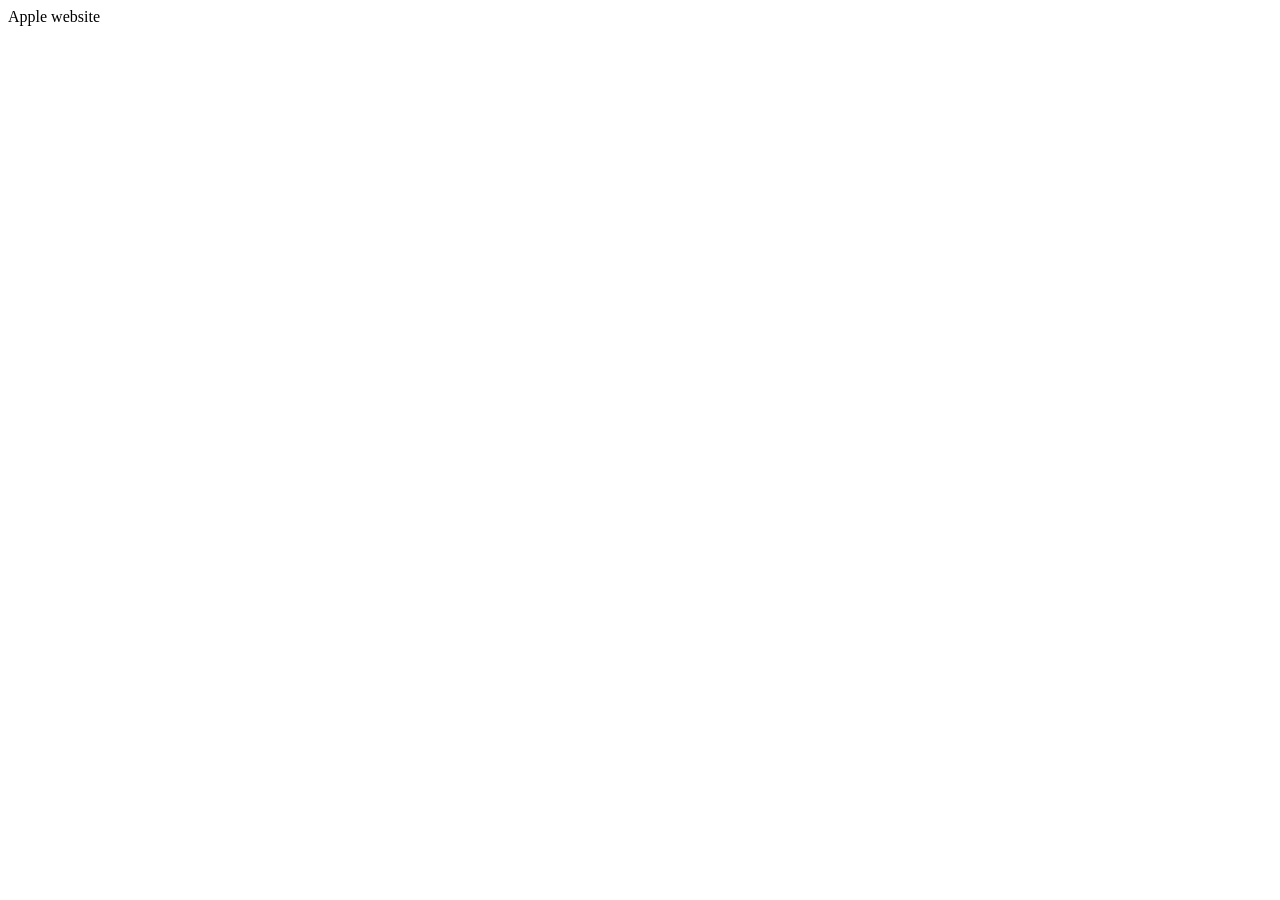
==== index.html @ b82dce33 "done" ====
<!doctype html>
<html lang="en">
  <head>
    <meta charset="UTF-8" />
    <meta name="viewport" content="width=device-width, initial-scale=1.0" />
    <title>Document</title>
  </head>
  <body>
    Apple website
  </body>
</html>
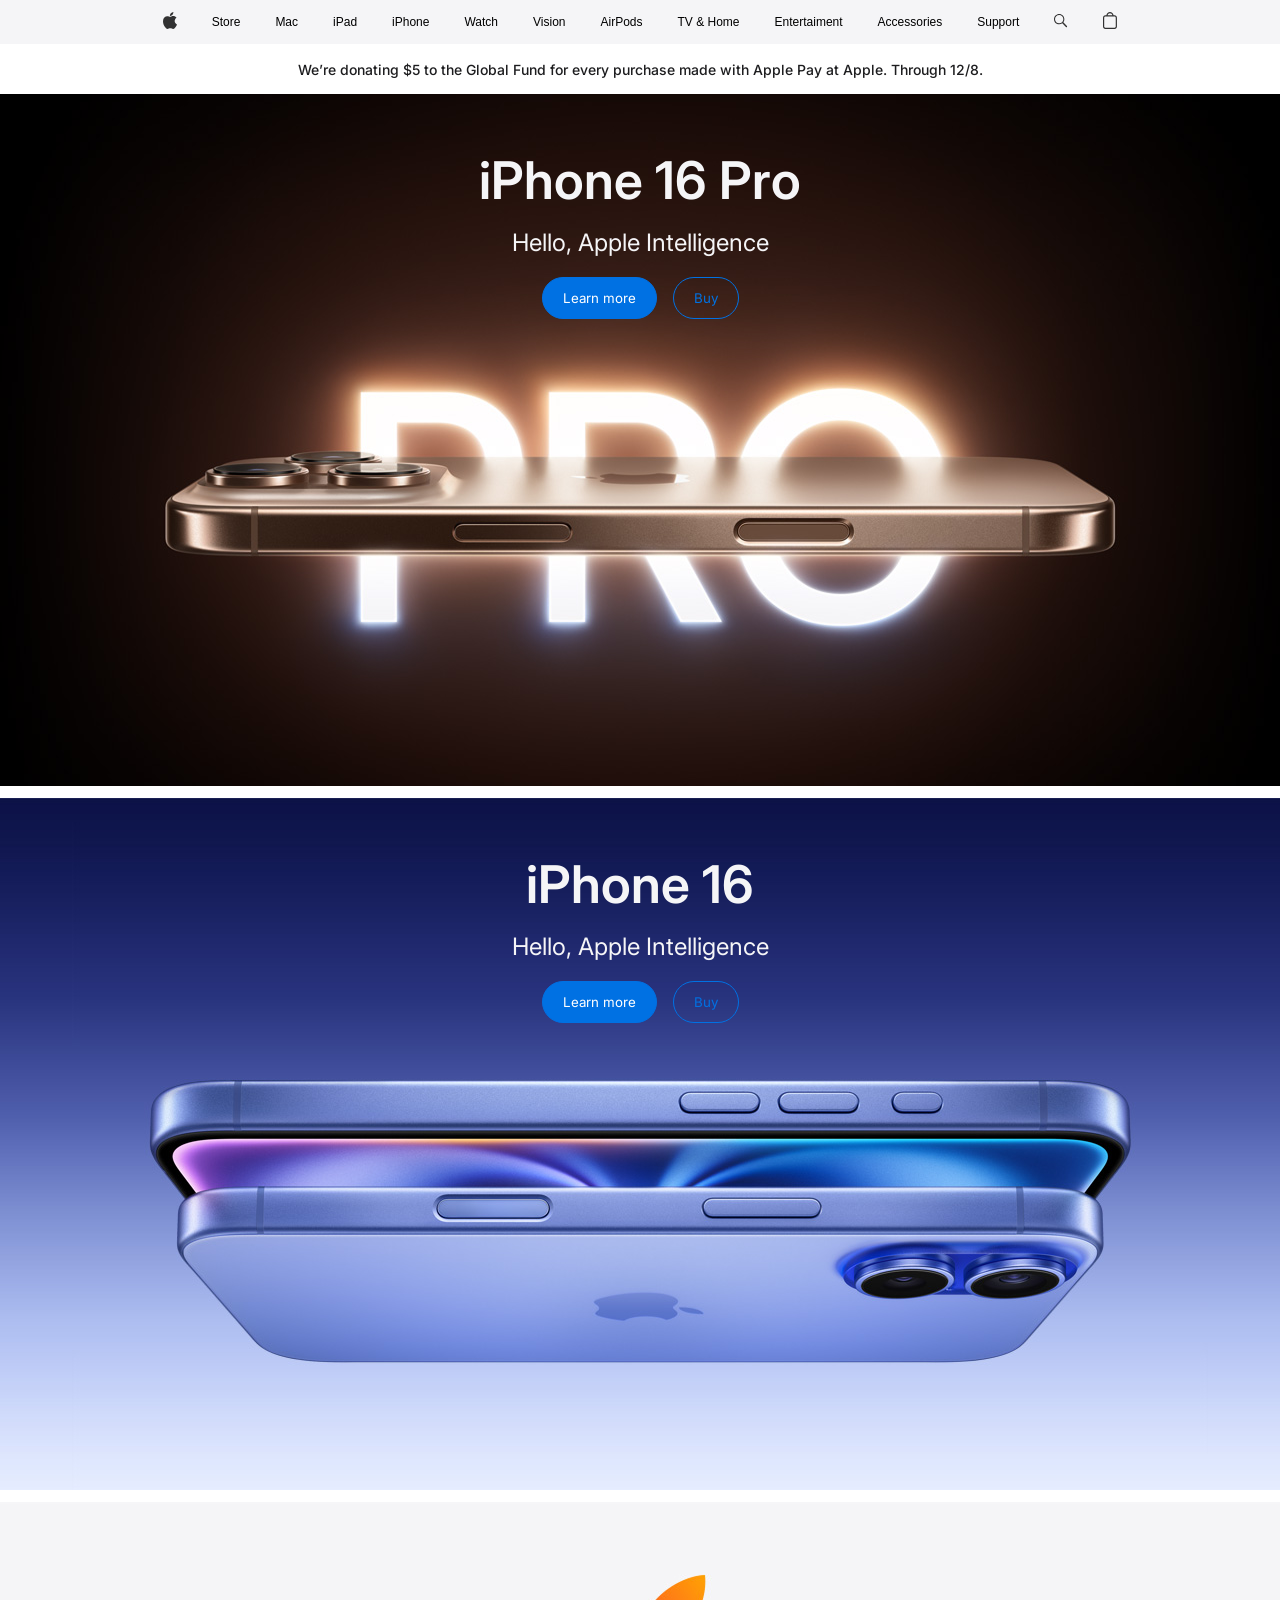
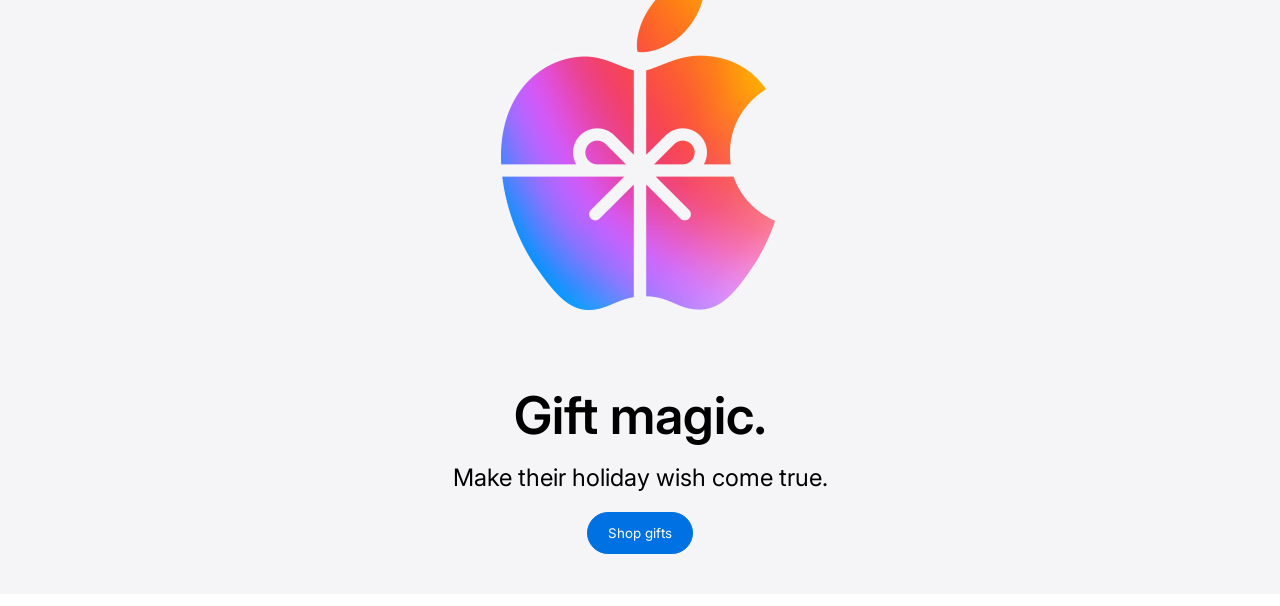
==== commit d6904760: "ehlj bn" ====
--- a/index.html
+++ b/index.html
@@ -4,8 +4,63 @@
     <meta charset="UTF-8" />
     <meta name="viewport" content="width=device-width, initial-scale=1.0" />
     <title>Document</title>
+    <link rel="stylesheet" href="style.css" />
+    <link rel="preconnect" href="https://fonts.googleapis.com" />
+    <link rel="preconnect" href="https://fonts.gstatic.com" crossorigin />
+    <link
+      href="https://fonts.googleapis.com/css2?family=Bebas+Neue&family=Google+Sans+Flex:opsz,wght@6..144,1..1000&family=Inter:ital,opsz,wght@0,14..32,100..900;1,14..32,100..900&display=swap"
+      rel="stylesheet"
+    />
   </head>
   <body>
-    Apple website
+    <nav class="center">
+      <a href=""><img src="nav-icon/Vector.svg" alt="" /></a>
+      <a href="">Store</a>
+      <a href="">Mac</a>
+      <a href="">iPad</a>
+      <a href="">iPhone</a>
+      <a href="">Watch</a>
+      <a href="">Vision</a>
+      <a href="">AirPods</a>
+      <a href="">TV & Home</a>
+      <a href="">Entertaiment</a>
+      <a href="">Accessories</a>
+      <a href="">Support</a>
+      <a href=""><img src="nav-icon/Vector-2.svg" alt="" /></a>
+      <a href=""><img src="nav-icon/Vector-3.svg" alt="" /></a>
+    </nav>
+
+    <div class="donation center">
+      We’re donating $5 to the Global Fund for every purchase made with
+      Apple Pay at Apple. Through 12/8.
+    </div>
+
+    <div id="iphone16pro" class="main">
+      <h2 class="title">iPhone 16 Pro</h2>
+      <p class="subtitle">Hello, Apple Intelligence</p>
+      <div class="buttons">
+        <a href=""> <button class="button one">Learn more</button> </a>
+        <a href=""> <button class="button two">Buy</button> </a>
+      </div>
+    </div>
+
+    <div id="iphone16" class="main">
+      <h2 class="title">iPhone 16</h2>
+      <p class="subtitle">Hello, Apple Intelligence</p>
+      <div class="buttons">
+        <a href=""> <button class="button one">Learn more</button> </a>
+        <a href=""> <button class="button two">Buy</button> </a>
+      </div>
+    </div>
+
+    <div id="gift" class="main">
+      <h2 class="title">Gift magic.</h2>
+      <p class="subtitle">Make their holiday wish come true.</p>
+      <div class="buttons">
+        <a href="">
+          <button class="button one">Shop gifts</button>
+        </a>
+      </div>
+    </div>
   </body>
 </html>
--- a/style.css
+++ b/style.css
@@ -0,0 +1,125 @@
+* {
+  margin: 0;
+  padding: 0;
+  box-sizing: border-box;
+  font-family: "Inter", serif;
+}
+
+body {
+  display: flex;
+  flex-direction: column;
+}
+
+.center {
+  display: flex;
+  align-items: center;
+  justify-content: center;
+}
+
+nav {
+  position: fixed;
+  width: 100vw;
+  height: 44px;
+  background-color: #f5f5f7;
+  gap: 35px;
+}
+
+nav a {
+  text-decoration: none;
+  color: black;
+  font-size: 12px;
+  font-family: Arial;
+  text-wrap: nowrap;
+}
+
+nav img {
+  width: 14px;
+}
+
+.donation {
+  margin-top: 44px;
+  width: 100vw;
+  height: 50px;
+  font-size: 14px;
+  color: #1d1d1f;
+  font-weight: 500;
+  /* background-color: yellowgreen; */
+}
+
+.main {
+  width: 100vw;
+  height: 692px;
+  background-position: center;
+  display: flex;
+  flex-direction: column;
+  align-items: center;
+  padding: 55px 36px;
+  margin-bottom: 12px;
+}
+
+#iphone16pro {
+  background-image: url(img/Figure.png);
+}
+
+.title {
+  height: 60px;
+  font-size: 52px;
+  color: #f5f5f7;
+  font-weight: 600;
+}
+
+.subtitle {
+  color: #f5f5f7;
+  font-size: 24px;
+  font-weight: 400;
+  line-height: 32px;
+  margin: 18px 20px;
+}
+
+.buttons {
+  display: flex;
+  gap: 16px;
+}
+
+.button {
+  cursor: pointer;
+  padding: 12px 20px;
+  border-radius: 999px;
+  text-decoration: none;
+  border: solid #0071e3 1px;
+}
+
+.one {
+  background-color: #0071e3;
+  color: white;
+}
+
+.two {
+  background-color: transparent;
+  color: #0071e3;
+}
+
+#iphone16 {
+  background-image: url(img/Figure2.png);
+}
+
+#gift {
+  background-image: url(img/Figure3.png);
+  display: flex;
+  justify-content: flex-end;
+  padding: 40px 36px;
+}
+
+#gift h2 {
+  color: black;
+}
+
+#gift p {
+  color: black;
+}
+
+/* #gift button {
+  background-color: #0071e3;
+  color: white;
+  padding: 15px 25px;
+} */
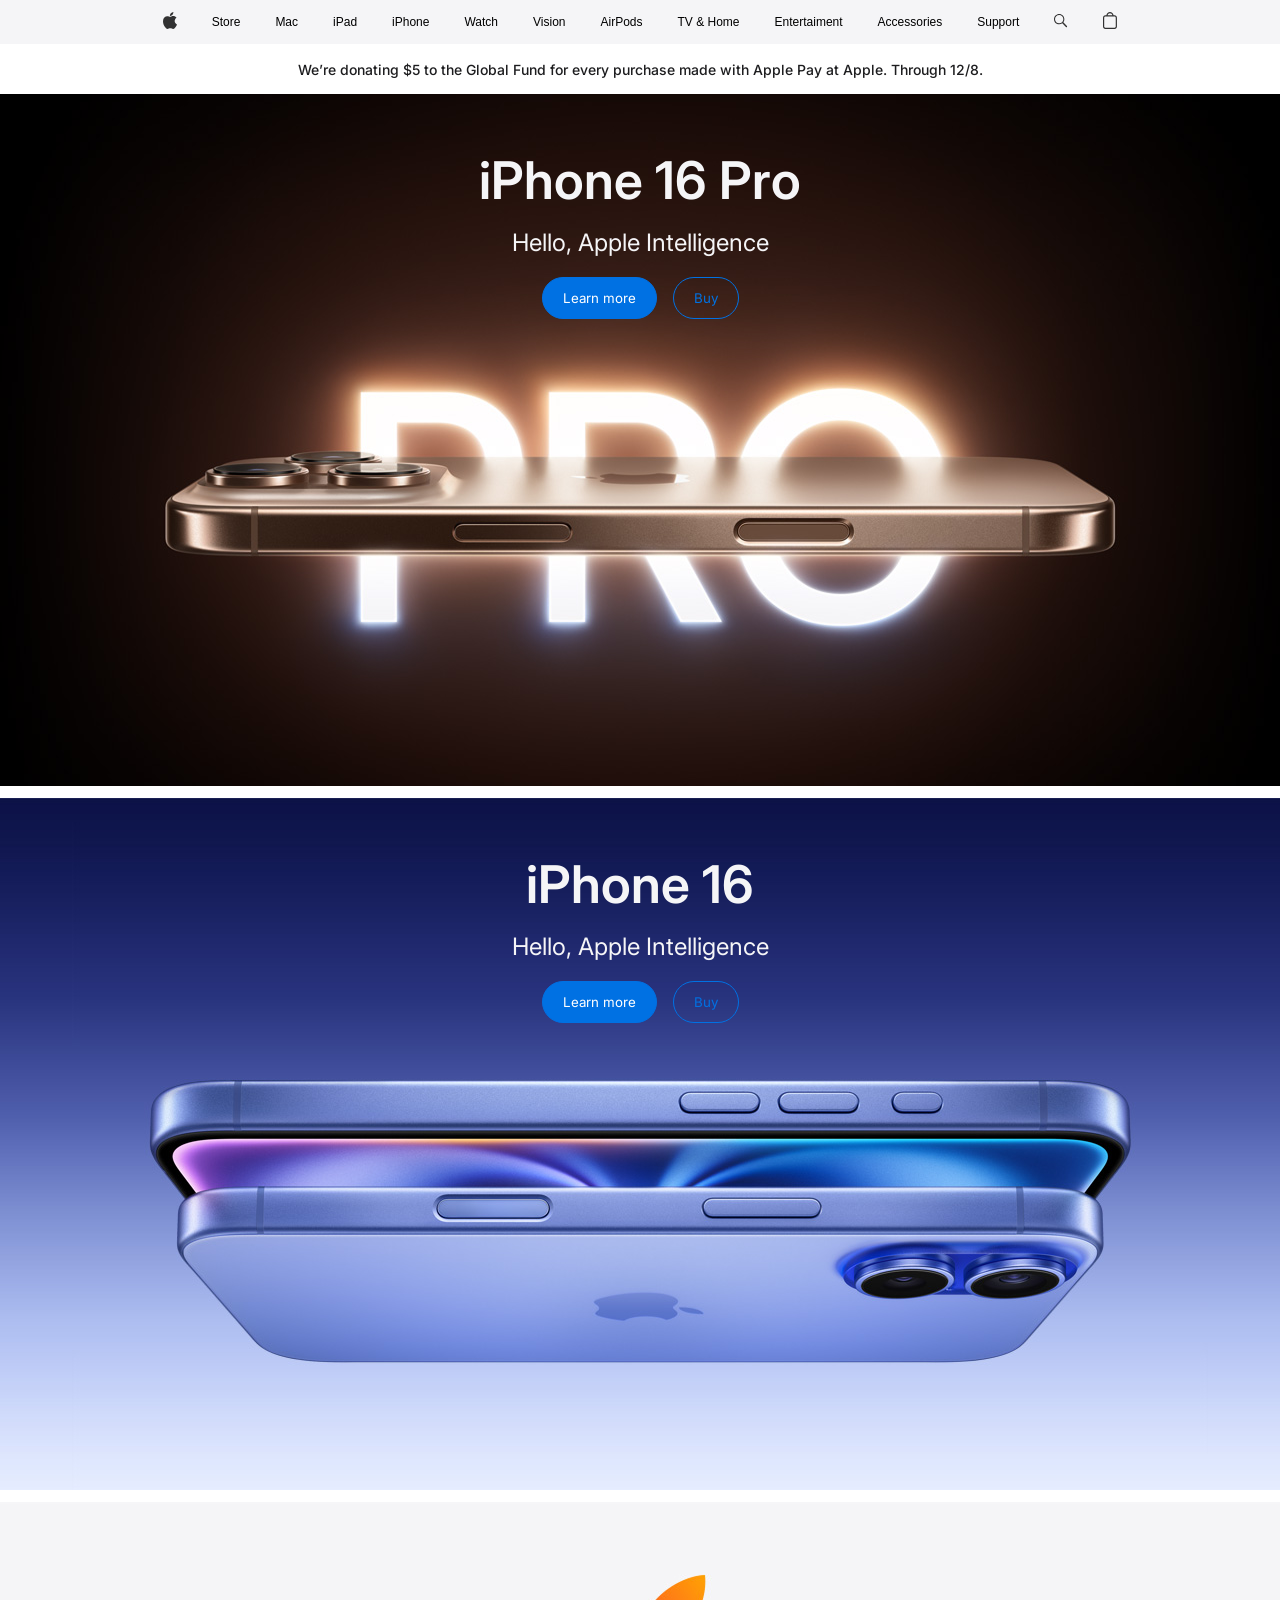
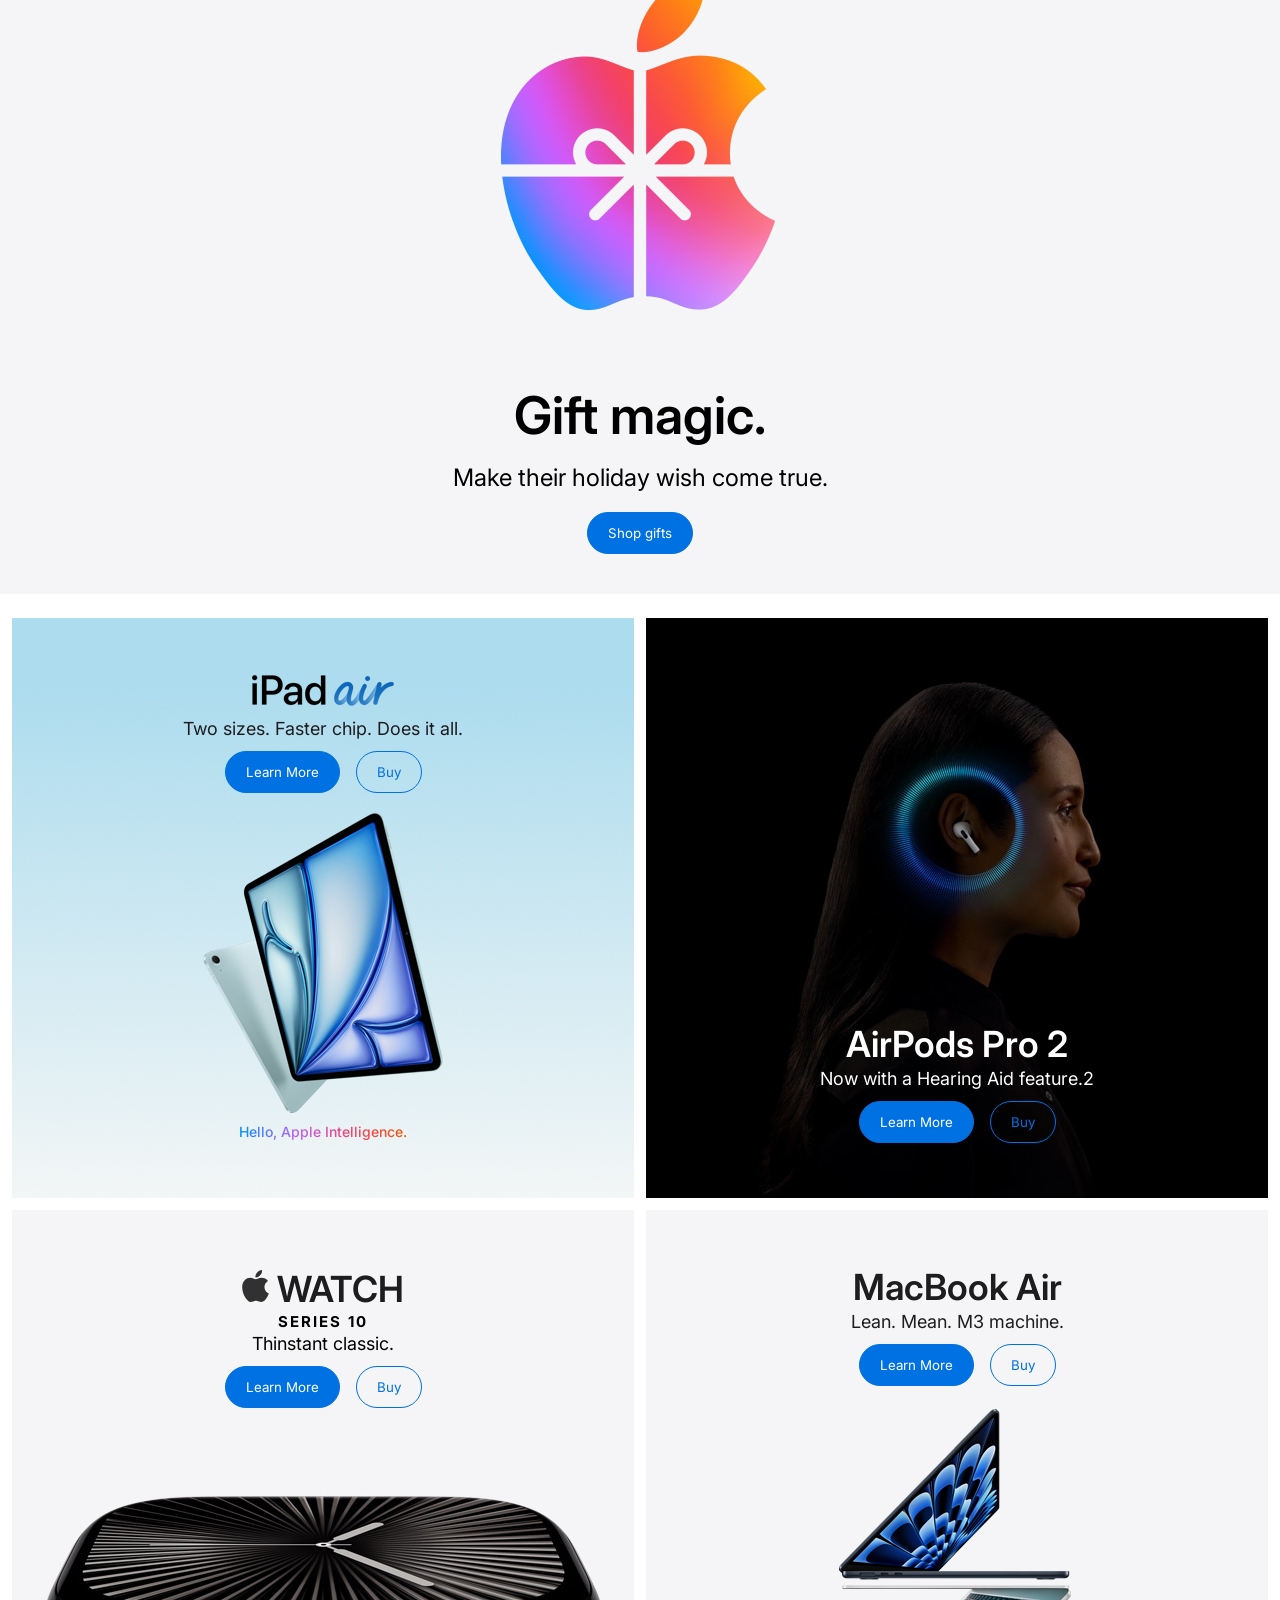
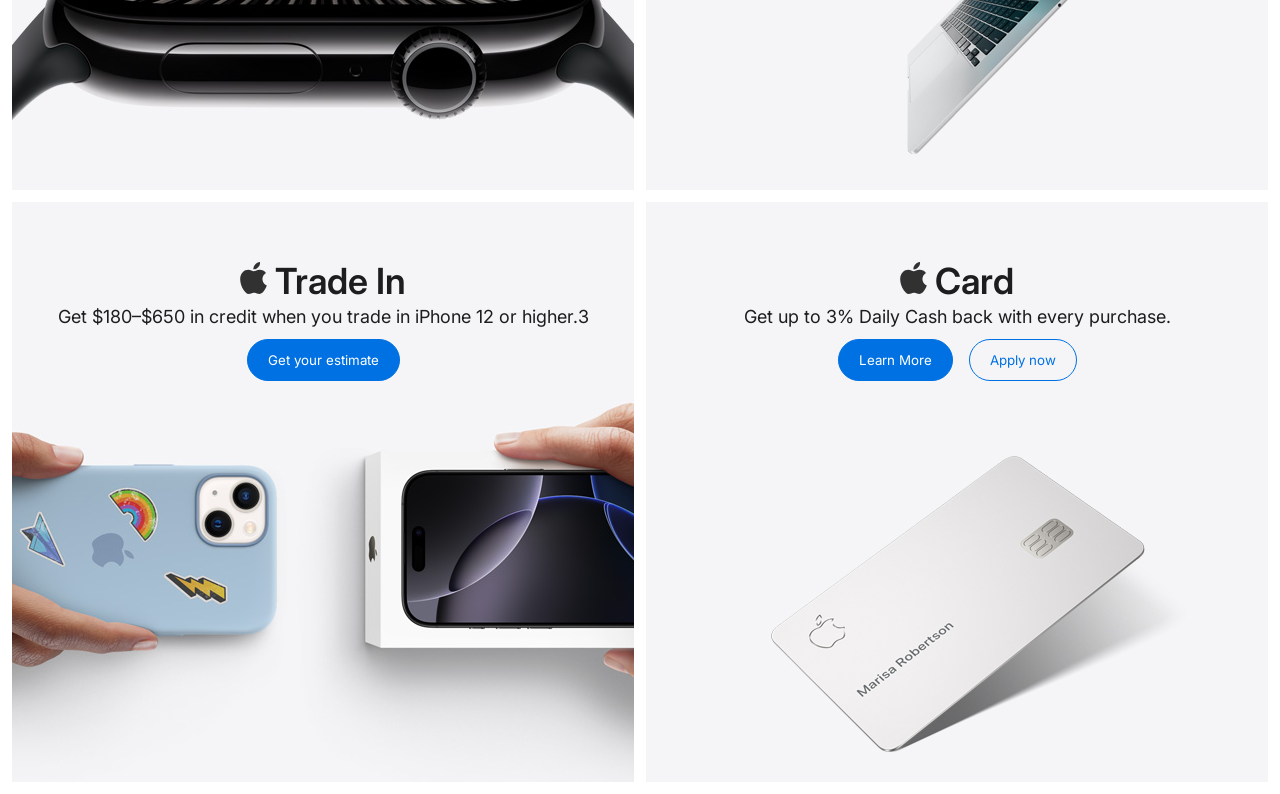
==== commit 3c49dba8: "grid heseg hiisen" ====
--- a/index.html
+++ b/index.html
@@ -35,25 +35,25 @@
       Apple Pay at Apple. Through 12/8.
     </div>
 
-    <div id="iphone16pro" class="main">
+    <main id="iphone16pro">
       <h2 class="title">iPhone 16 Pro</h2>
       <p class="subtitle">Hello, Apple Intelligence</p>
       <div class="buttons">
         <a href=""> <button class="button one">Learn more</button> </a>
         <a href=""> <button class="button two">Buy</button> </a>
       </div>
-    </div>
+    </main>
 
-    <div id="iphone16" class="main">
+    <main id="iphone16">
       <h2 class="title">iPhone 16</h2>
       <p class="subtitle">Hello, Apple Intelligence</p>
       <div class="buttons">
         <a href=""> <button class="button one">Learn more</button> </a>
         <a href=""> <button class="button two">Buy</button> </a>
       </div>
-    </div>
+    </main>
 
-    <div id="gift" class="main">
+    <main id="gift">
       <h2 class="title">Gift magic.</h2>
       <p class="subtitle">Make their holiday wish come true.</p>
       <div class="buttons">
@@ -61,6 +61,91 @@
           <button class="button one">Shop gifts</button>
         </a>
       </div>
+    </main>
+
+    <div class="product-container">
+      <div id="p1" class="product">
+        <div class="product-title-contain">
+          <img src="img/ipadair.png" alt="" />
+        </div>
+
+        <p class="product-subtitle">Two sizes. Faster chip. Does it all.</p>
+
+        <div class="buttons">
+          <a href=""> <button class="button one">Learn More</button> </a>
+          <a href=""> <button class="button two">Buy</button> </a>
+        </div>
+
+        <p class="gradient">Hello, Apple Intelligence.</p>
+      </div>
+
+      <div id="p2" class="product">
+        <h3 class="white">AirPods Pro 2</h3>
+
+        <p class="product-subtitle white">Now with a Hearing Aid feature.2</p>
+
+        <div class="buttons">
+          <a href=""> <button class="button one">Learn More</button> </a>
+          <a href=""> <button class="button two">Buy</button> </a>
+        </div>
+      </div>
+
+      <div id="p3" class="product">
+        <div id="applewatch">
+          <div class="product-title-contain">
+            <img class="applelogo" src="img/apple.svg" alt="" />
+            <h3>WATCH</h3>
+          </div>
+          <p id="watch" class="black">SERIES 10</p>
+        </div>
+
+        <p class="product-subtitle black">Thinstant classic.</p>
+
+        <div class="buttons">
+          <a href=""> <button class="button one">Learn More</button> </a>
+          <a href=""> <button class="button two">Buy</button> </a>
+        </div>
+      </div>
+
+      <div id="p4" class="product">
+        <h3>MacBook Air</h3>
+
+        <p class="product-subtitle">Lean. Mean. M3 machine.</p>
+
+        <div class="buttons">
+          <a href=""> <button class="button one">Learn More</button> </a>
+          <a href=""> <button class="button two">Buy</button> </a>
+        </div>
+      </div>
+
+      <div id="p5" class="product">
+        <div id="applewatch">
+          <div class="product-title-contain">
+            <img class="applelogo" src="img/apple.svg" alt="" />
+            <h3>Trade In</h3>
+          </div>
+        </div>
+
+        <p class="product-subtitle">
+          Get $180–$650 in credit when you trade in iPhone 12 or higher.3
+        </p>
+        <a href=""> <button class="button one">Get your estimate</button> </a>
+      </div>
+      <div id="p6" class="product">
+        <div class="product-title-contain">
+          <img class="applelogo" src="img/apple.svg" alt="" />
+          <h3>Card</h3>
+        </div>
+
+        <p class="product-subtitle">
+          Get up to 3% Daily Cash back with every purchase.
+        </p>
+
+        <div class="buttons">
+          <a href=""> <button class="button one">Learn More</button> </a>
+          <a href=""> <button class="button two">Apply now</button> </a>
+        </div>
+      </div>
     </div>
   </body>
 </html>
--- a/style.css
+++ b/style.css
@@ -8,6 +8,7 @@
 body {
   display: flex;
   flex-direction: column;
+  overflow: scroll;
 }
 
 .center {
@@ -46,7 +47,7 @@
   /* background-color: yellowgreen; */
 }
 
-.main {
+main {
   width: 100vw;
   height: 692px;
   background-position: center;
@@ -118,8 +119,112 @@
   color: black;
 }
 
-/* #gift button {
-  background-color: #0071e3;
+.product-container {
+  gap: 12px;
+  display: grid;
+  margin: 12px;
+  grid-auto-rows: 580px;
+  grid-template-columns: repeat(2, 1fr);
+}
+
+.product {
+  background-position: center;
+  display: flex;
+  flex-direction: column;
+  align-items: center;
+  padding: 55px 36px;
+}
+
+.product-title-contain {
+  display: flex;
+  align-items: center;
+  gap: 8px;
+}
+
+h3 {
+  color: #1d1d1f;
+  text-align: center;
+  font-family: Inter;
+  font-size: 36px;
+  font-style: normal;
+  font-weight: 600;
+  line-height: 44px;
+}
+
+.product-subtitle {
+  color: #1d1d1f;
+  text-align: center;
+  font-size: 18px;
+  font-weight: 400;
+  line-height: 25px;
+  margin-bottom: 10px;
+  margin-top: 0px;
+}
+
+.applelogo {
+  width: 26.353px;
+  height: 32px;
+  margin-top: 5px;
+}
+
+#watch {
+  color: #000;
+  text-align: center;
+  font-size: 15px;
+  font-weight: 700;
+  letter-spacing: 2px;
+}
+
+.white {
   color: white;
-  padding: 15px 25px;
-} */
+}
+
+.black {
+  color: black;
+}
+
+.product-container #p1 {
+  background-image: url(img/jpg/product1.jpg);
+}
+
+.product-container #p2 {
+  background-image: url(img/jpg/product2.jpg);
+  justify-content: end;
+}
+
+.product-title-contain img {
+  margin-bottom: 10px;
+}
+
+.product-container #p3 {
+  background-image: url(img/jpg/product3.jpg);
+}
+
+.product-container #p4 {
+  background-image: url(img/jpg/product4.jpg);
+}
+
+.product-container #p5 {
+  background-image: url(img/jpg/product5.jpg);
+}
+
+.product-container #p6 {
+  background-image: url(img/jpg/product6.jpg);
+}
+
+.gradient {
+  padding-top: 330px;
+  text-align: center;
+  font-size: 14px;
+  font-weight: 500;
+  background: linear-gradient(
+    90deg,
+    #0090f7 0%,
+    #ba62fc 33.33%,
+    #f2416b 66.67%,
+    #f55600 100%
+  );
+  background-clip: text;
+  -webkit-background-clip: text;
+  -webkit-text-fill-color: transparent;
+}
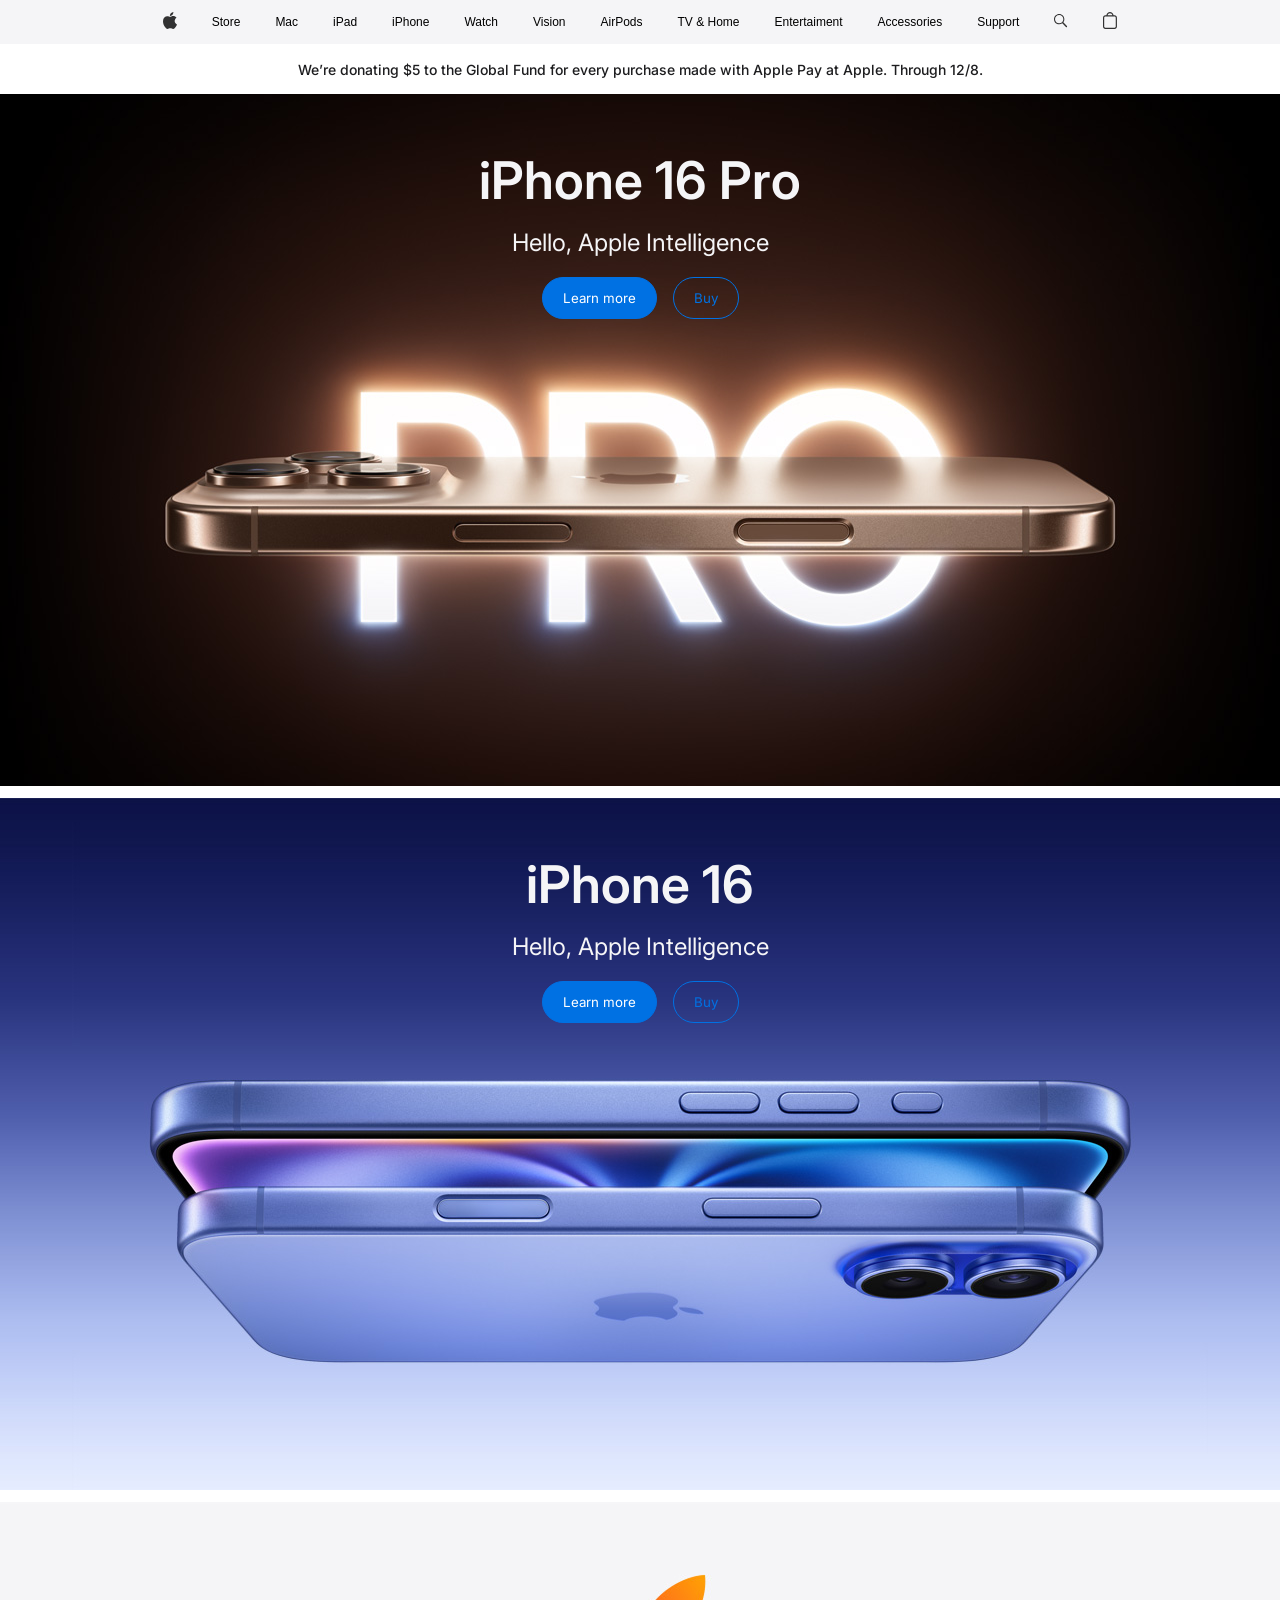
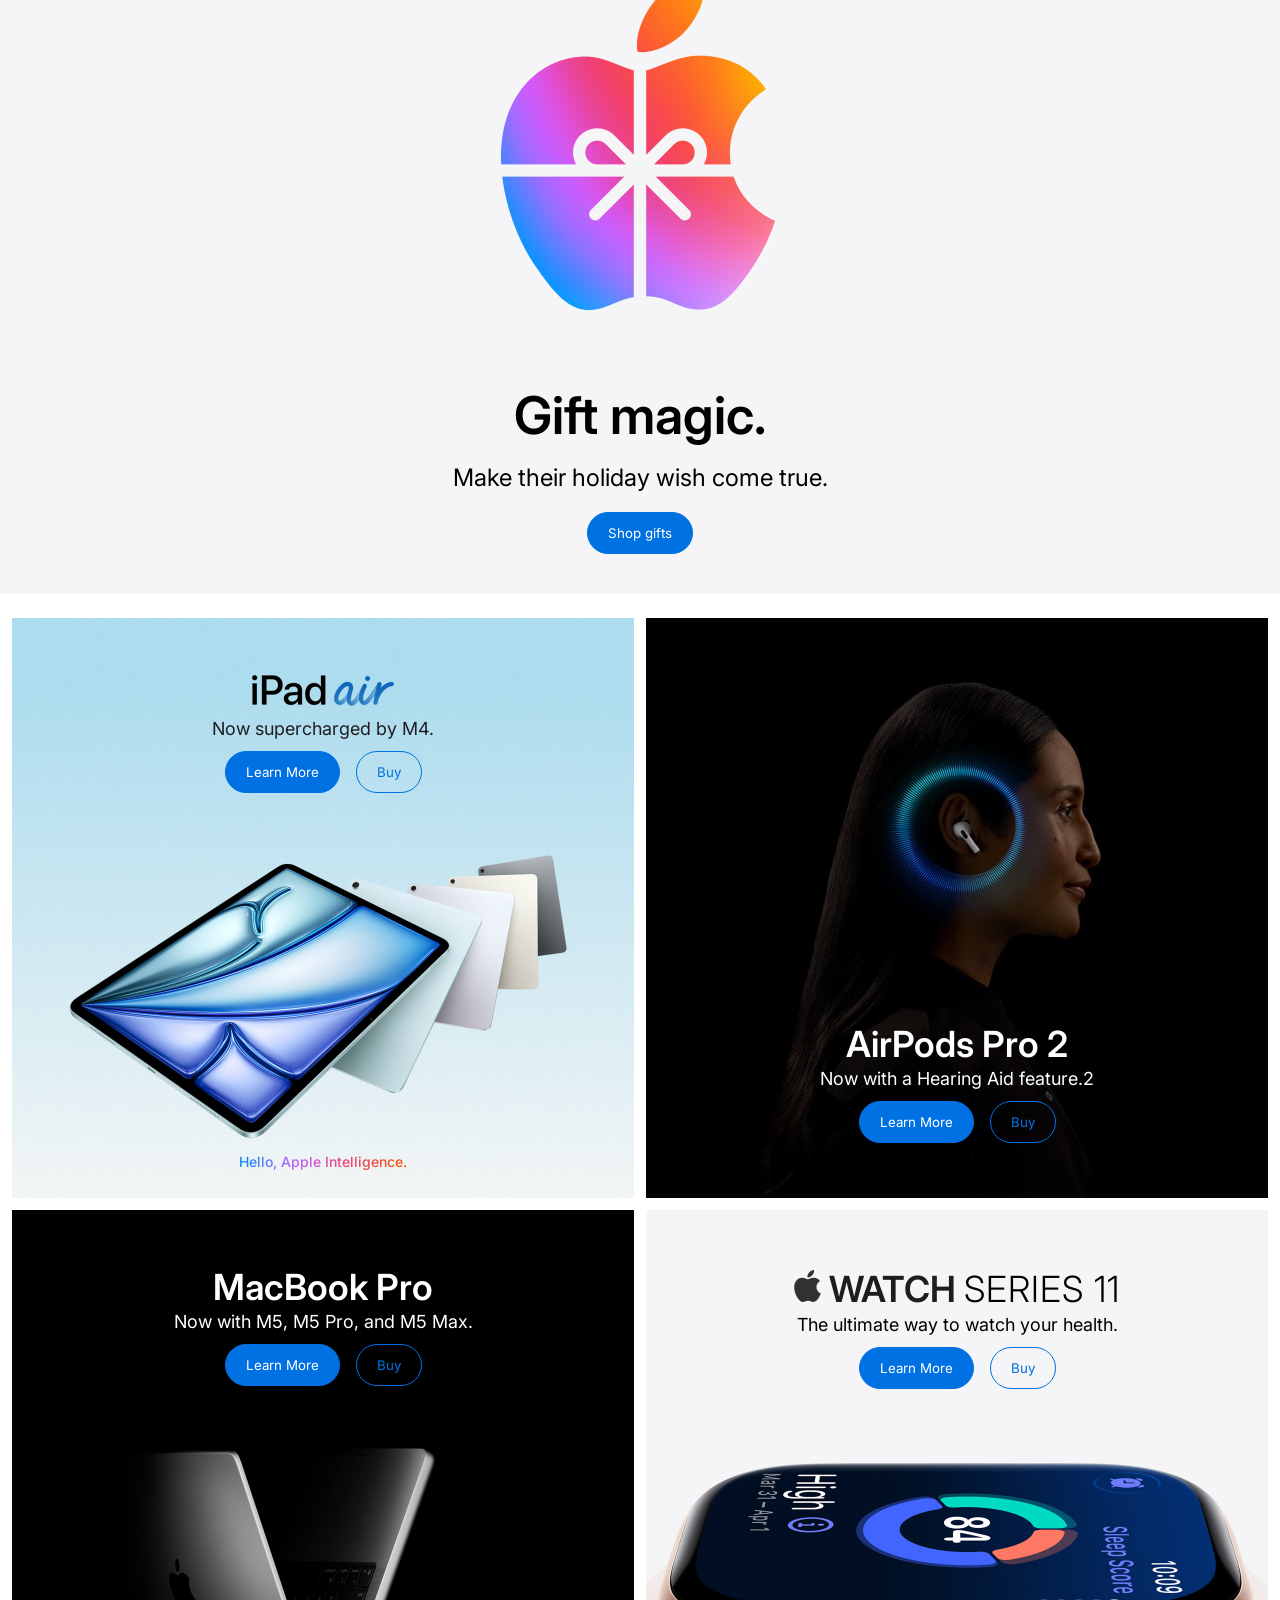
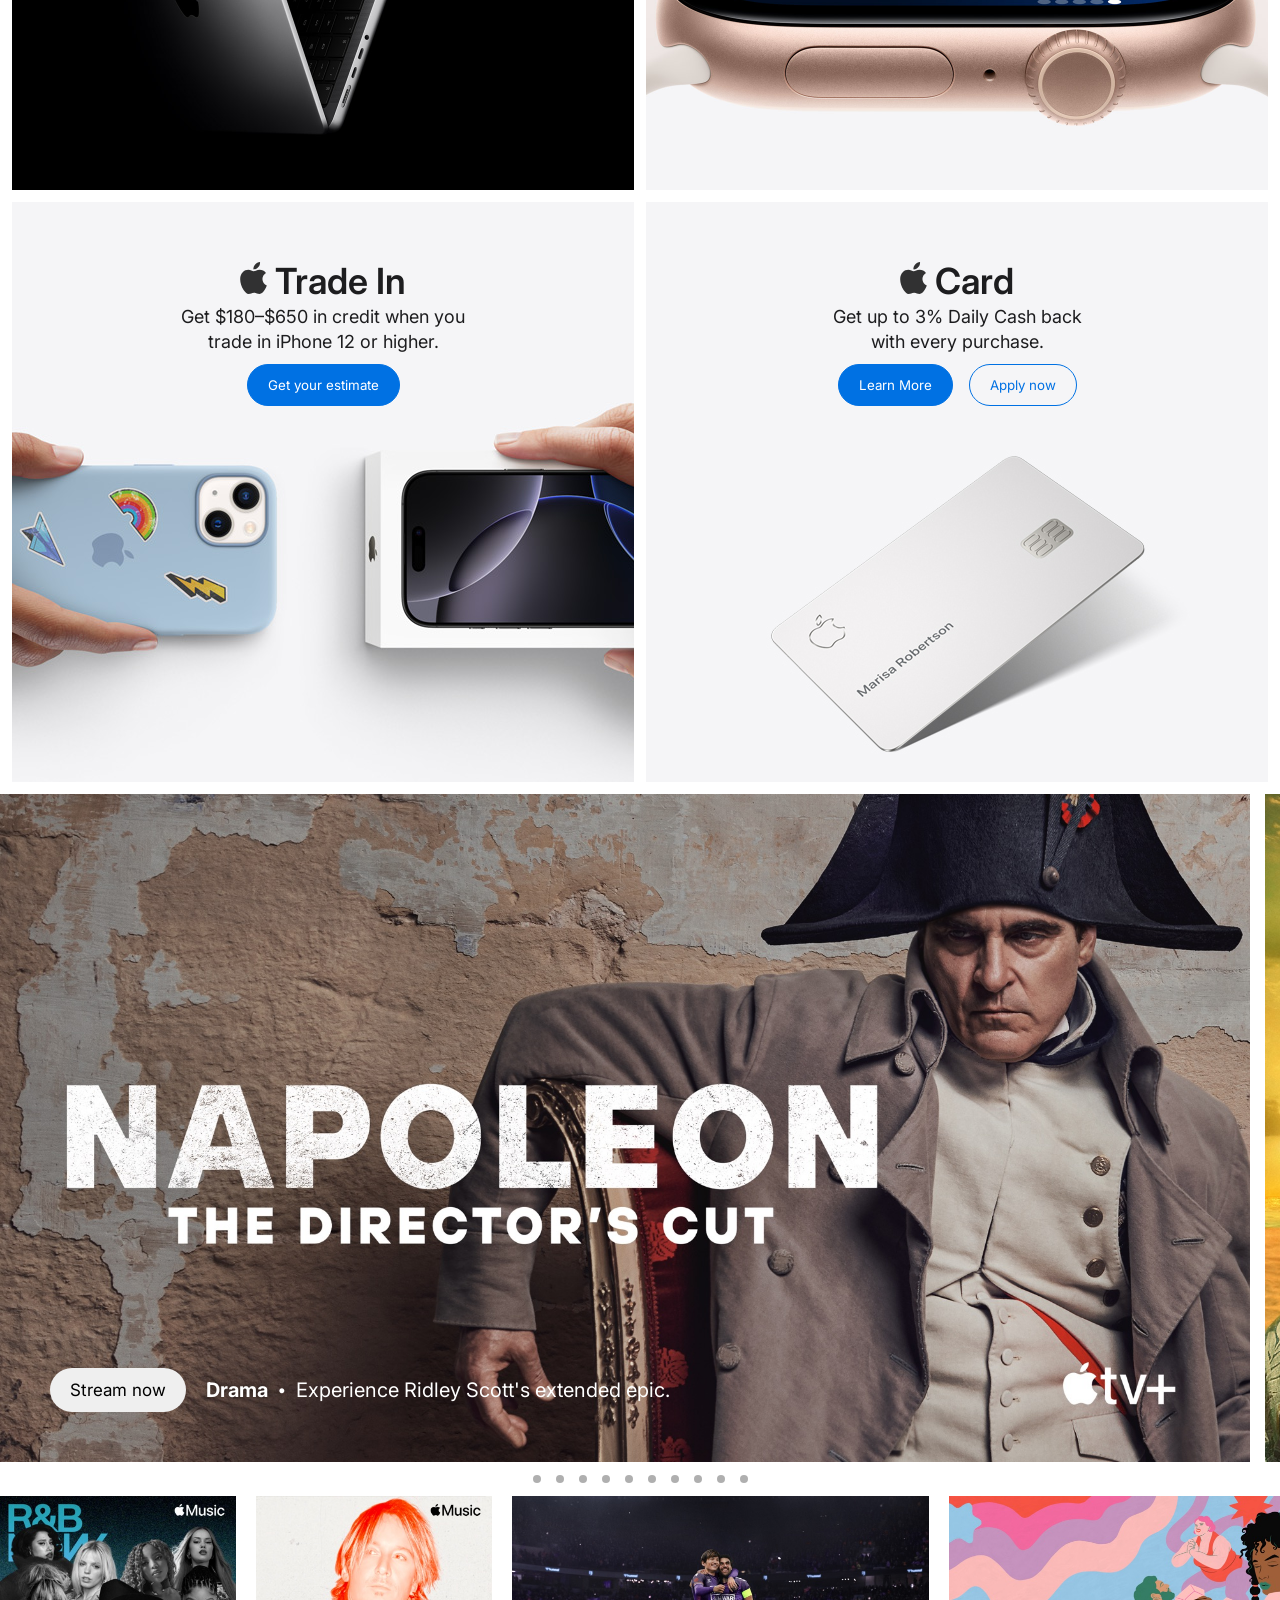
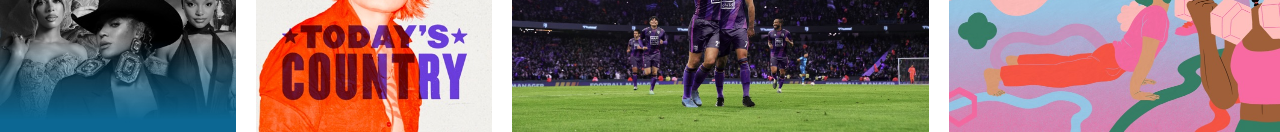
==== commit 5bd607c9: "nemsen" ====
--- a/index.html
+++ b/index.html
@@ -68,22 +68,17 @@
         <div class="product-title-contain">
           <img src="img/ipadair.png" alt="" />
         </div>
-
-        <p class="product-subtitle">Two sizes. Faster chip. Does it all.</p>
-
-        <div class="buttons">
-          <a href=""> <button class="button one">Learn More</button> </a>
-          <a href=""> <button class="button two">Buy</button> </a>
-        </div>
-
+        <p class="product-subtitle">Now supercharged by M4.</p>
+        <div class="buttons">
+          <a href=""> <button class="button one">Learn More</button> </a>
+          <a href=""> <button class="button two">Buy</button> </a>
+        </div>
         <p class="gradient">Hello, Apple Intelligence.</p>
       </div>
 
       <div id="p2" class="product">
         <h3 class="white">AirPods Pro 2</h3>
-
         <p class="product-subtitle white">Now with a Hearing Aid feature.2</p>
-
         <div class="buttons">
           <a href=""> <button class="button one">Learn More</button> </a>
           <a href=""> <button class="button two">Buy</button> </a>
@@ -91,27 +86,25 @@
       </div>
 
       <div id="p3" class="product">
+        <h3 class="white">MacBook Pro</h3>
+        <p class="product-subtitle white">Now with M5, M5 Pro, and M5 Max.</p>
+        <div class="buttons">
+          <a href=""> <button class="button one">Learn More</button> </a>
+          <a href=""> <button class="button two">Buy</button> </a>
+        </div>
+      </div>
+
+      <div id="p4" class="product">
         <div id="applewatch">
           <div class="product-title-contain">
             <img class="applelogo" src="img/apple.svg" alt="" />
             <h3>WATCH</h3>
+            <h3 id="watch">SERIES 11</h3>
           </div>
-          <p id="watch" class="black">SERIES 10</p>
-        </div>
-
-        <p class="product-subtitle black">Thinstant classic.</p>
-
-        <div class="buttons">
-          <a href=""> <button class="button one">Learn More</button> </a>
-          <a href=""> <button class="button two">Buy</button> </a>
-        </div>
-      </div>
-
-      <div id="p4" class="product">
-        <h3>MacBook Air</h3>
-
-        <p class="product-subtitle">Lean. Mean. M3 machine.</p>
-
+        </div>
+        <p class="product-subtitle black">
+          The ultimate way to watch your health.
+        </p>
         <div class="buttons">
           <a href=""> <button class="button one">Learn More</button> </a>
           <a href=""> <button class="button two">Buy</button> </a>
@@ -125,27 +118,158 @@
             <h3>Trade In</h3>
           </div>
         </div>
-
         <p class="product-subtitle">
-          Get $180–$650 in credit when you trade in iPhone 12 or higher.3
+          Get $180–$650 in credit when you <br />
+          trade in iPhone 12 or higher.
         </p>
         <a href=""> <button class="button one">Get your estimate</button> </a>
       </div>
+
       <div id="p6" class="product">
         <div class="product-title-contain">
           <img class="applelogo" src="img/apple.svg" alt="" />
           <h3>Card</h3>
         </div>
-
         <p class="product-subtitle">
-          Get up to 3% Daily Cash back with every purchase.
+          Get up to 3% Daily Cash back <br />
+          with every purchase.
         </p>
-
         <div class="buttons">
           <a href=""> <button class="button one">Learn More</button> </a>
           <a href=""> <button class="button two">Apply now</button> </a>
         </div>
       </div>
+    </div>
+
+    <footer>
+      <div class="sliders" id="slide1">
+        <div class="slider-container">
+          <a href="">
+            <button class="stream-button">Stream now</button>
+          </a>
+          <p class="category">Drama</p>
+          <p class="tseg">·</p>
+          <p class="info">Experience Ridley Scott's extended epic.</p>
+        </div>
+      </div>
+      <div class="sliders" id="slide2">
+        <div class="slider-container">
+          <a href="">
+            <button class="stream-button">Stream now</button>
+          </a>
+          <p class="category">Comedy</p>
+          <p class="tseg">·</p>
+          <p class="info">The shady side of paradise.</p>
+        </div>
+      </div>
+      <div class="sliders" id="slide3">
+        <div class="slider-container">
+          <a href="">
+            <button class="stream-button">Stream now</button>
+          </a>
+          <p class="category">Action</p>
+          <p class="tseg">·</p>
+          <p class="info">Worst. Heist. Ever.</p>
+        </div>
+      </div>
+      <div class="sliders" id="slide4">
+        <div class="slider-container">
+          <a href="">
+            <button class="stream-button">Stream now</button>
+          </a>
+          <p class="category">Documentary</p>
+          <p class="tseg">·</p>
+          <p class="info">All that glitters isn't gold.</p>
+        </div>
+      </div>
+      <div class="sliders" id="slide5">
+        <div class="slider-container">
+          <a href="">
+            <button class="stream-button">Stream now</button>
+          </a>
+          <!-- <p class="category">Watch Messi</p> -->
+          <!-- <p class="tseg">·</p> -->
+          <p class="info">Watch Messi, every club, and every match--live.</p>
+        </div>
+      </div>
+      <div class="sliders" id="slide6">
+        <div class="slider-container">
+          <a href="">
+            <button class="stream-button">Stream now</button>
+          </a>
+          <p class="category">Crime</p>
+          <p class="tseg">·</p>
+          <p class="info">Presume nothing.</p>
+        </div>
+      </div>
+      <div class="sliders" id="slide7">
+        <div class="slider-container">
+          <a href="">
+            <button class="stream-button">Stream now</button>
+          </a>
+          <p class="category">Drama</p>
+          <p class="tseg">·</p>
+          <p class="info">New season.</p>
+        </div>
+      </div>
+      <div class="sliders" id="slide8">
+        <div class="slider-container">
+          <a href="">
+            <button class="stream-button">See the schedule</button>
+          </a>
+          <!-- <p class="category">Drama</p>
+          <p class="tseg">·</p> -->
+          <p class="info">Live MLB games, every Friday.</p>
+        </div>
+      </div>
+      <div class="sliders" id="slide9">
+        <div class="slider-container">
+          <a href="">
+            <button class="stream-button">Stream now</button>
+          </a>
+          <p class="category">Thriller</p>
+          <p class="tseg">·</p>
+          <p class="info">
+            Natalie Portman and Moses Ingram star in a visionary noir thriller.
+          </p>
+        </div>
+      </div>
+      <div class="sliders" id="slide10">
+        <div class="slider-container">
+          <a href="">
+            <button class="stream-button">Stream now</button>
+          </a>
+          <p class="category">Drama</p>
+          <p class="tseg">·</p>
+          <p class="info">16 Emmy® Nominations Including Best Drama.</p>
+        </div>
+      </div>
+    </footer>
+
+    <div id="bullets">
+      <a class="bullet" href="#slide1"></a>
+      <a class="bullet" href="#slide2"></a>
+      <a class="bullet" href="#slide3"></a>
+      <a class="bullet" href="#slide4"></a>
+      <a class="bullet" href="#slide5"></a>
+      <a class="bullet" href="#slide6"></a>
+      <a class="bullet" href="#slide7"></a>
+      <a class="bullet" href="#slide8"></a>
+      <a class="bullet" href="#slide9"></a>
+      <a class="bullet" href="#slide10"></a>
+    </div>
+
+    <div id="ursdag-zuragnuud">
+      <img src="ursdag/1.jpg" alt="" />
+      <img src="ursdag/2.jpg" alt="" />
+      <img src="ursdag/3.jpg" alt="" />
+      <img src="ursdag/4.jpg" alt="" />
+      <img src="ursdag/5.jpg" alt="" />
+      <img src="ursdag/6.jpg" alt="" />
+      <img src="ursdag/7.jpg" alt="" />
+      <img src="ursdag/8.jpg" alt="" />
+      <img src="ursdag/9.jpg" alt="" />
+      <img src="ursdag/10.jpg" alt="" />
     </div>
   </body>
 </html>
--- a/style.css
+++ b/style.css
@@ -3,6 +3,10 @@
   padding: 0;
   box-sizing: border-box;
   font-family: "Inter", serif;
+}
+
+html {
+  scroll-behavior: smooth;
 }
 
 body {
@@ -129,6 +133,7 @@
 
 .product {
   background-position: center;
+  background-size: cover;
   display: flex;
   flex-direction: column;
   align-items: center;
@@ -170,9 +175,8 @@
 #watch {
   color: #000;
   text-align: center;
-  font-size: 15px;
-  font-weight: 700;
-  letter-spacing: 2px;
+  font-weight: 300;
+  letter-spacing: 1px;
 }
 
 .white {
@@ -184,7 +188,7 @@
 }
 
 .product-container #p1 {
-  background-image: url(img/jpg/product1.jpg);
+  background-image: url(img/jpg/ipadDesktop.jpg);
 }
 
 .product-container #p2 {
@@ -197,11 +201,11 @@
 }
 
 .product-container #p3 {
-  background-image: url(img/jpg/product3.jpg);
+  background-image: url(img/jpg/macbookDesktop.jpg);
 }
 
 .product-container #p4 {
-  background-image: url(img/jpg/product4.jpg);
+  background-image: url(img/jpg/iwatchDesktop.jpg);
 }
 
 .product-container #p5 {
@@ -213,7 +217,7 @@
 }
 
 .gradient {
-  padding-top: 330px;
+  padding-top: 360px;
   text-align: center;
   font-size: 14px;
   font-weight: 500;
@@ -228,3 +232,139 @@
   -webkit-background-clip: text;
   -webkit-text-fill-color: transparent;
 }
+
+footer {
+  width: 100vw;
+  display: flex;
+  column-gap: 15px;
+  overflow: scroll;
+  align-items: center;
+  scrollbar-width: none;
+  scroll-behavior: smooth;
+  scroll-snap-type: x mandatory;
+}
+
+.sliders {
+  padding: 50px 50px;
+  display: flex;
+  align-items: end;
+  height: 668px;
+  width: 1250px;
+  color: white;
+  flex-shrink: 0;
+  font-size: 20px;
+  /* position: relative; */
+  scroll-snap-align: center;
+  background-size: cover;
+  background-repeat: no-repeat;
+  background-position: center;
+}
+
+#slide1 {
+  background-image: url(sliders/napoleon.jpg);
+}
+
+#slide2 {
+  background-image: url(sliders/bad-monkey.jpg);
+}
+
+#slide3 {
+  background-image: url(sliders/instigators.jpg);
+}
+
+#slide4 {
+  background-image: url(sliders/k-pop-idols.jpg);
+}
+
+#slide5 {
+  background-image: url(sliders/season-pass.jpg);
+}
+
+#slide6 {
+  background-image: url(sliders/pressumed-innocent.jpg);
+}
+
+#slide7 {
+  background-image: url(sliders/pachinko.jpg);
+}
+
+#slide8 {
+  background-image: url(sliders/baseball.jpg);
+}
+
+#slide9 {
+  background-image: url(sliders/lady-in-the-lake.jpg);
+}
+
+#slide10 {
+  background-image: url(sliders/morning-show.jpg);
+}
+
+.stream-button {
+  cursor: pointer;
+  padding: 12px 20px;
+  border-radius: 999px;
+  text-decoration: none;
+  font-size: 17px;
+  border: 0;
+}
+
+.category {
+  font-weight: 700;
+  text-shadow: 0 0 5px rgba(0, 0, 0, 0.6);
+  font-size: 20px;
+}
+
+.tseg {
+  font-weight: 700;
+  font-size: 30px;
+  margin: 0px -10px;
+}
+
+.info {
+  opacity: 0.999;
+  color: #fff;
+  font-family: Inter;
+  font-size: 20px;
+  font-style: normal;
+  font-weight: 400;
+  line-height: 20px;
+}
+
+.slider-container {
+  width: 100vw;
+  display: flex;
+  flex-direction: row;
+  align-items: center;
+  gap: 20px;
+}
+
+#bullets {
+  width: 100vw;
+  display: flex;
+  justify-content: center;
+  gap: 15px;
+  padding: 13px;
+}
+
+.bullet {
+  /* display: block; */
+  width: 8px;
+  height: 8px;
+  opacity: 0.75;
+  border-radius: 50%;
+  background-color: #0000006b;
+}
+
+#ursdag-zuragnuud {
+  width: 100vw;
+  display: flex;
+  flex-direction: row;
+  overflow: scroll;
+  gap: 20px;
+}
+
+#ursdag-zuragnuud img {
+  width: 417px;
+  height: 236px;
+}
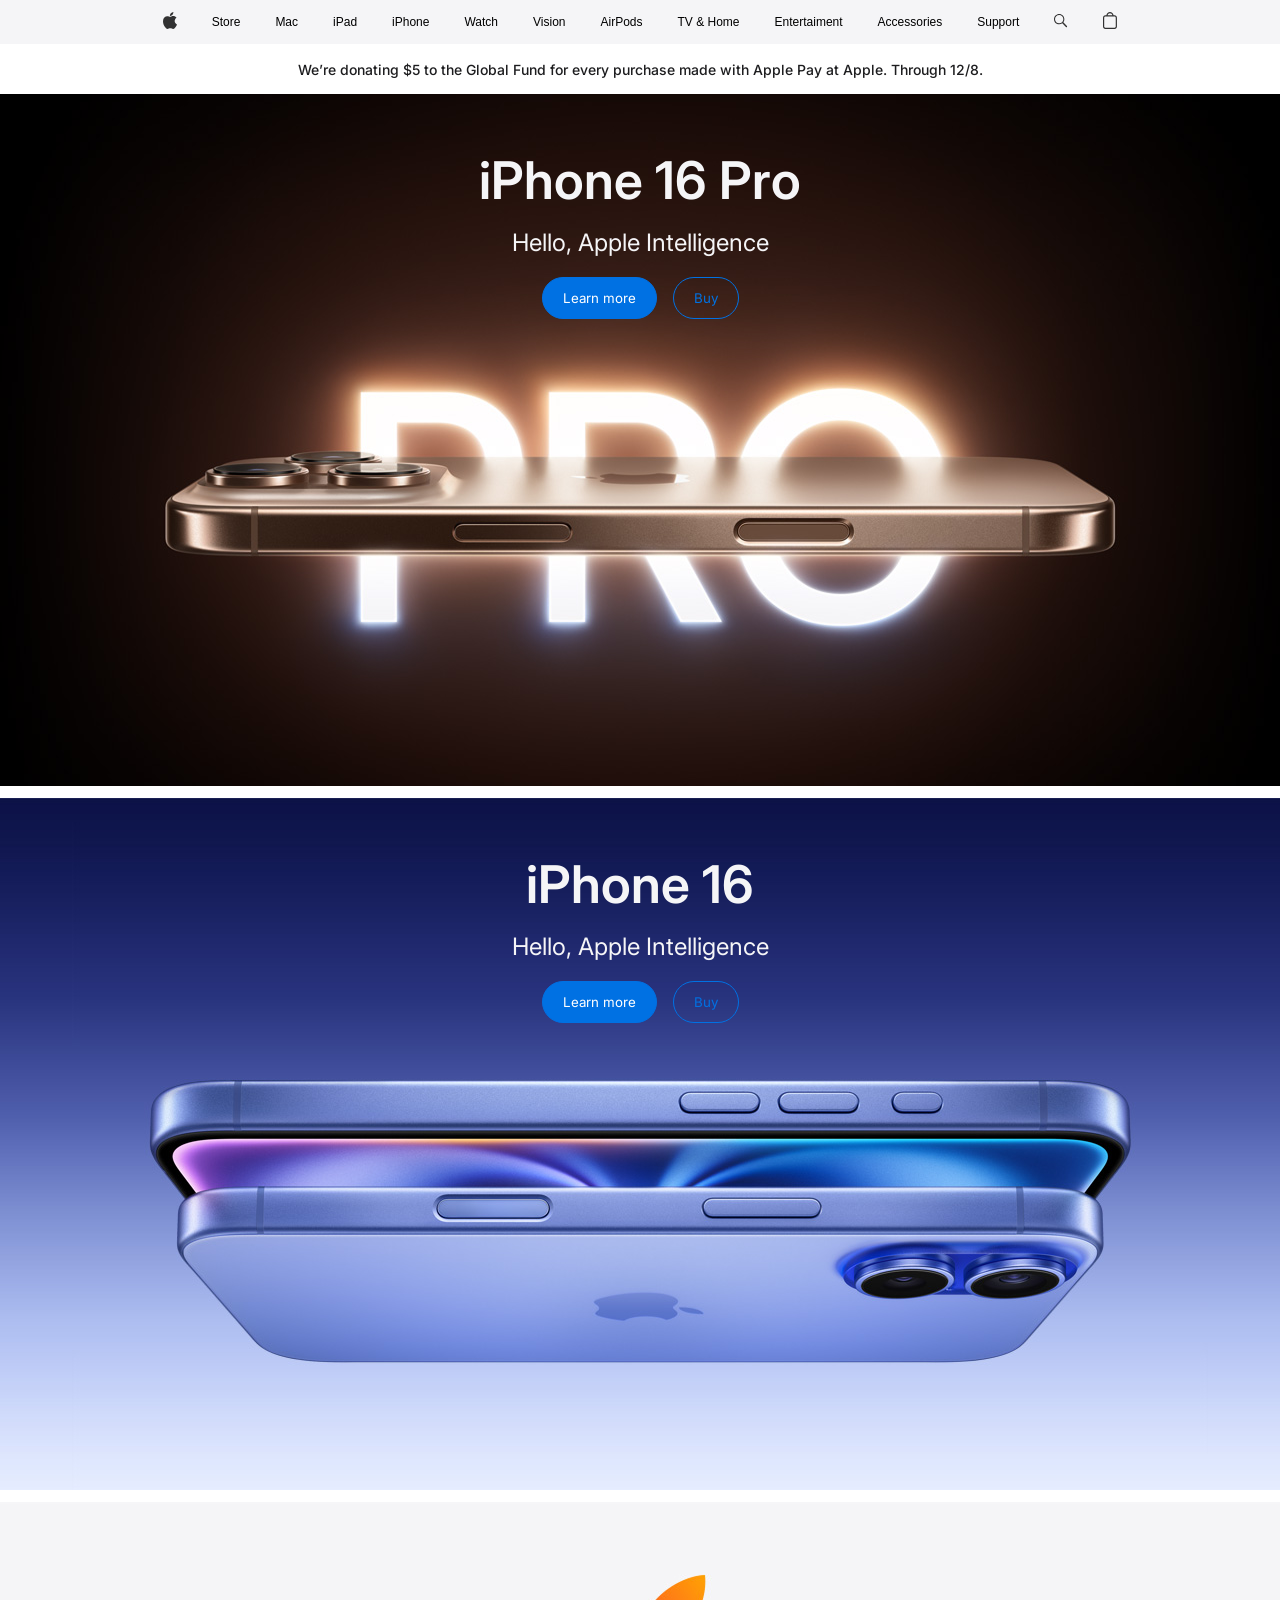
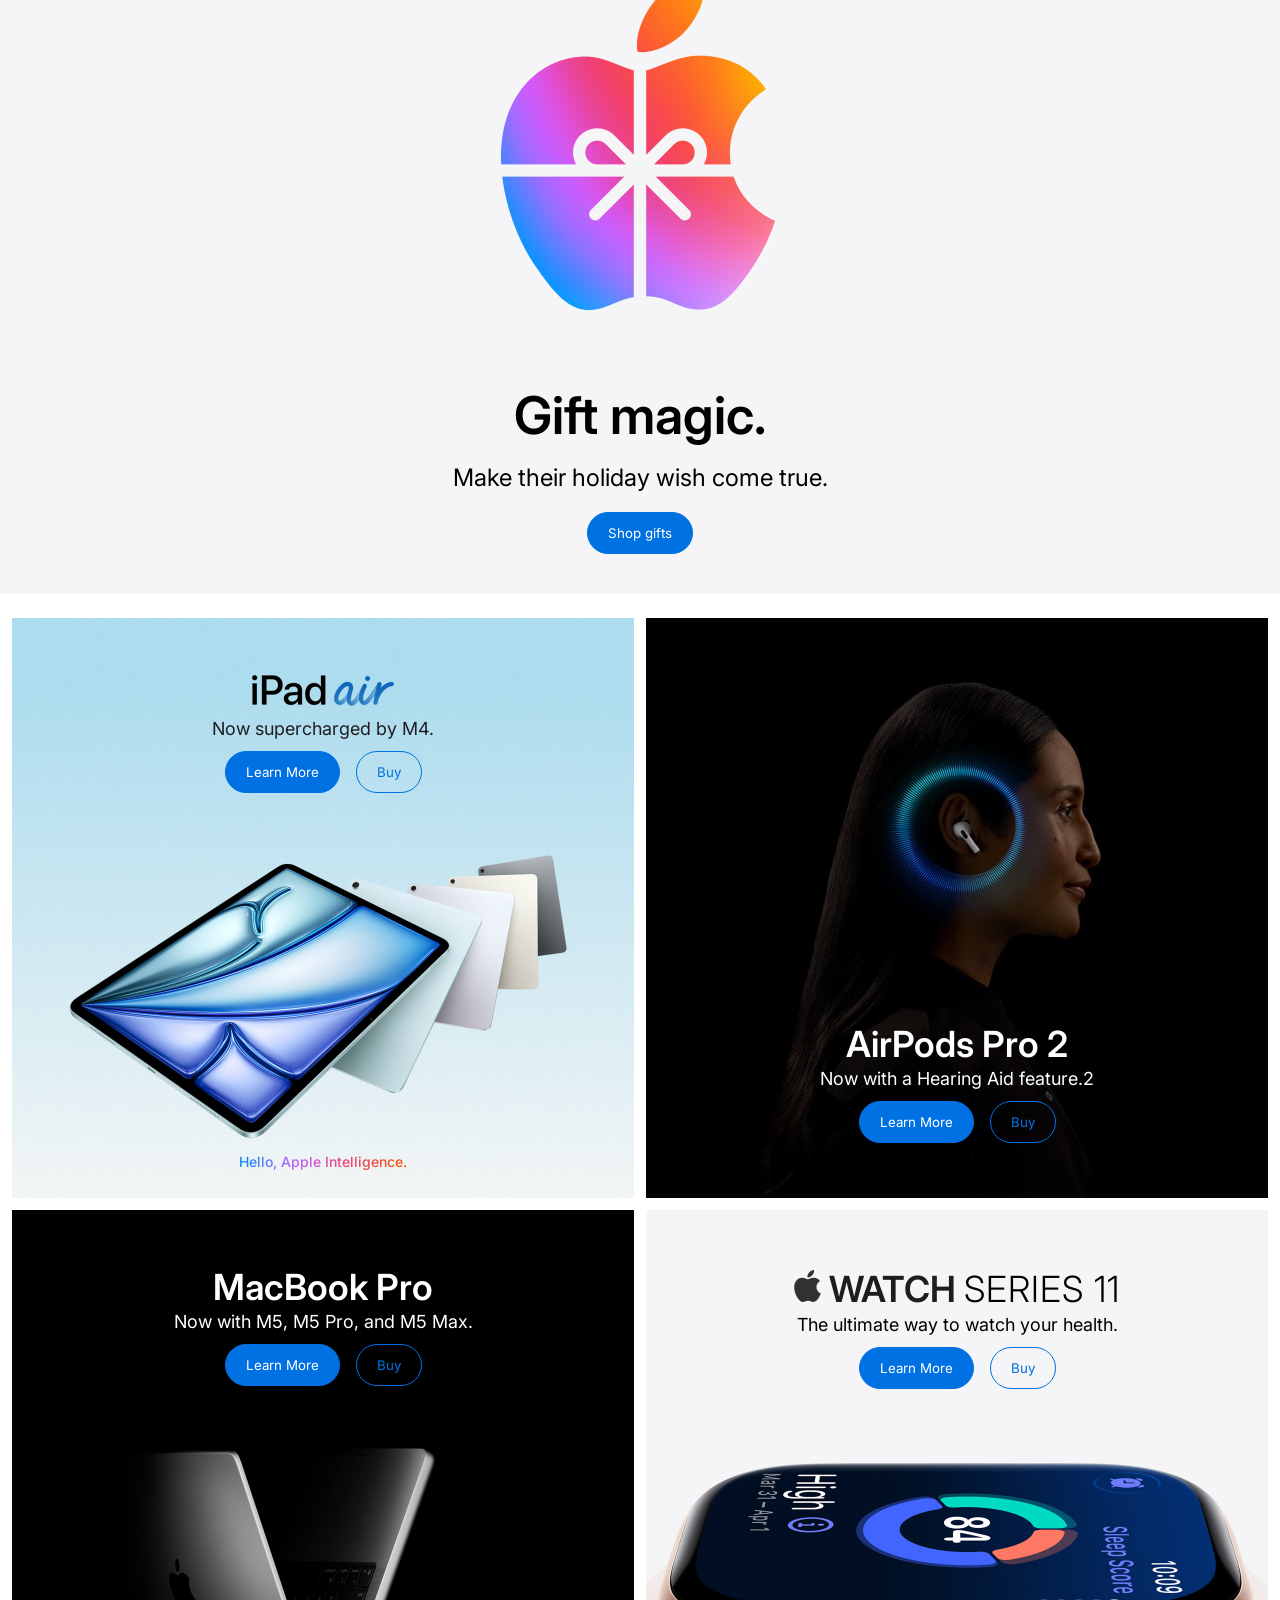
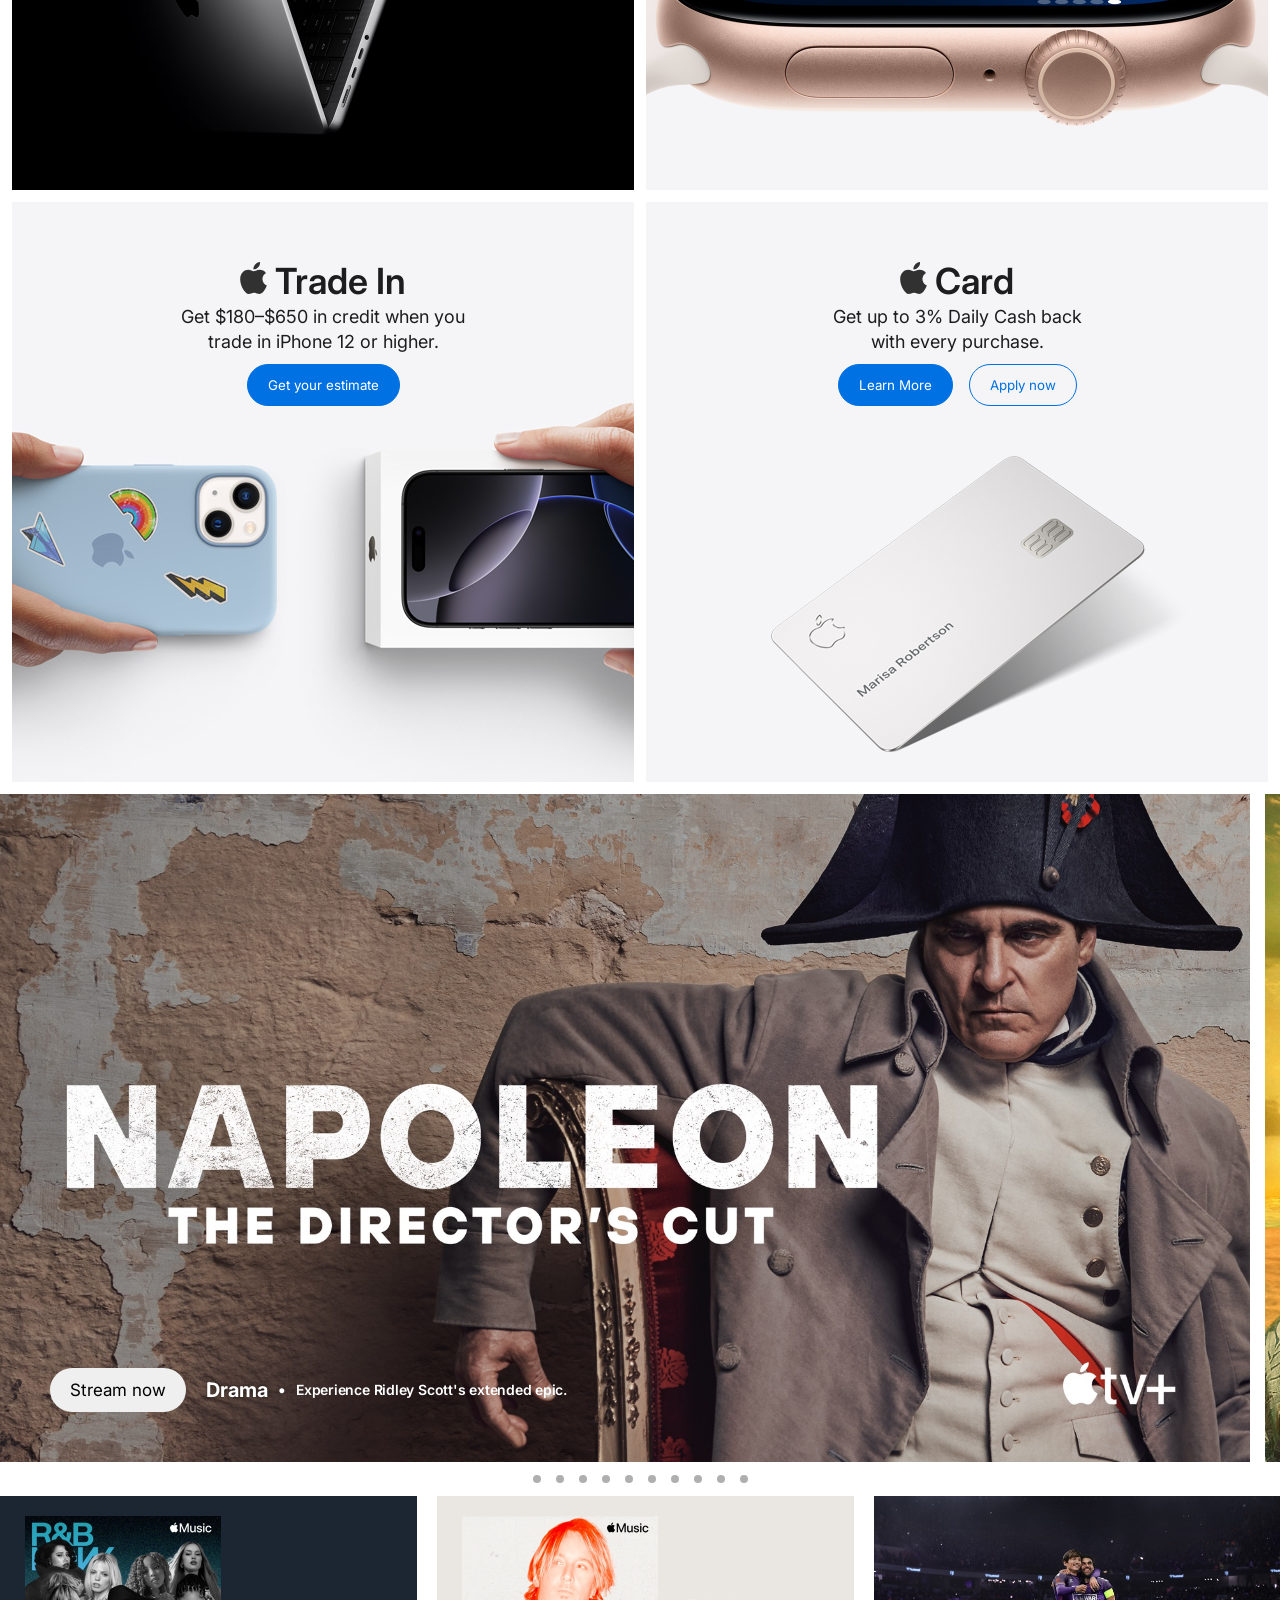
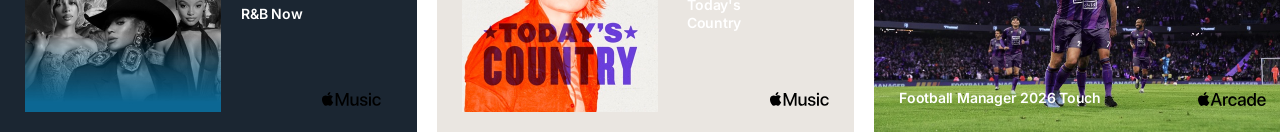
==== commit ee74333e: "duussan" ====
--- a/index.html
+++ b/index.html
@@ -187,8 +187,6 @@
           <a href="">
             <button class="stream-button">Stream now</button>
           </a>
-          <!-- <p class="category">Watch Messi</p> -->
-          <!-- <p class="tseg">·</p> -->
           <p class="info">Watch Messi, every club, and every match--live.</p>
         </div>
       </div>
@@ -217,8 +215,6 @@
           <a href="">
             <button class="stream-button">See the schedule</button>
           </a>
-          <!-- <p class="category">Drama</p>
-          <p class="tseg">·</p> -->
           <p class="info">Live MLB games, every Friday.</p>
         </div>
       </div>
@@ -259,17 +255,134 @@
       <a class="bullet" href="#slide10"></a>
     </div>
 
-    <div id="ursdag-zuragnuud">
-      <img src="ursdag/1.jpg" alt="" />
-      <img src="ursdag/2.jpg" alt="" />
-      <img src="ursdag/3.jpg" alt="" />
-      <img src="ursdag/4.jpg" alt="" />
-      <img src="ursdag/5.jpg" alt="" />
-      <img src="ursdag/6.jpg" alt="" />
-      <img src="ursdag/7.jpg" alt="" />
-      <img src="ursdag/8.jpg" alt="" />
-      <img src="ursdag/9.jpg" alt="" />
-      <img src="ursdag/10.jpg" alt="" />
+    <div id="last">
+      <div id="ursdag-zuragnuud">
+        <div class="music" id="m1">
+          <button class="ursdag-button">Listen Now</button>
+          <div class="music-info">
+            <img class="music-img" src="ursdag/1.jpg" alt="" />
+            <p class="info">R&B Now</p>
+          </div>
+          <img class="applemusicsvg" src="img/applemusic.svg" alt="" />
+        </div>
+        <div class="music" id="m2">
+          <button class="ursdag-button">Listen Now</button>
+          <div class="music-info">
+            <img class="music-img" src="ursdag/2.jpg" alt="" />
+            <p class="info">Today's Country</p>
+          </div>
+          <img class="applemusicsvg" src="img/applemusic.svg" alt="" />
+        </div>
+        <div class="news" id="n3">
+          <button class="ursdag-button">Listen Now</button>
+          <p class="info">Football Manager 2026 Touch</p>
+          <img class="applemusicsvg" src="img/arcade.svg" alt="" />
+        </div>
+        <div class="news" id="n4">
+          <button class="ursdag-button">Listen Now</button>
+          <p class="info">6 Weeks to Restart Your Fitness</p>
+          <img class="applemusicsvg" src="img/fitness.svg" alt="" />
+        </div>
+        <div class="news" id="n5">
+          <button class="ursdag-button">Listen Now</button>
+          <p class="info">NBA 2K25 Arcade Edition</p>
+          <img class="applemusicsvg" src="img/arcade.svg" alt="" />
+        </div>
+        <div class="news" id="n6">
+          <button class="ursdag-button">Listen Now</button>
+          <p class="info">Strength with Kim</p>
+          <img class="applemusicsvg" src="img/fitness.svg" alt="" />
+        </div>
+        <div class="news" id="n7">
+          <button class="ursdag-button">Listen Now</button>
+          <p class="info">Run your first 5k</p>
+          <img class="applemusicsvg" src="img/arcade.svg" alt="" />
+        </div>
+        <div class="music" id="m8">
+          <button class="ursdag-button">Listen Now</button>
+          <div class="music-info">
+            <img class="music-img" src="ursdag/8.jpg" alt="" />
+            <p class="info">Today's Indie Rock</p>
+          </div>
+          <img class="applemusicsvg" src="img/applemusic.svg" alt="" />
+        </div>
+        <div class="news" id="n9">
+          <button class="ursdag-button">Listen Now</button>
+          <p class="info">Hello Kitty Island Adventure</p>
+          <img class="applemusicsvg" src="img/arcade.svg" alt="" />
+        </div>
+        <div class="music" id="m10">
+          <button class="ursdag-button">Listen Now</button>
+          <div class="music-info">
+            <img class="music-img" src="ursdag/10.jpg" alt="" />
+            <p class="info">Strength with Kaylee</p>
+          </div>
+          <img class="applemusicsvg" src="img/applemusic.svg" alt="" />
+        </div>
+
+        <div class="music" id="m1">
+          <button class="ursdag-button">Listen Now</button>
+          <div class="music-info">
+            <img class="music-img" src="ursdag/1.jpg" alt="" />
+            <p class="info">R&B Now</p>
+          </div>
+          <img class="applemusicsvg" src="img/applemusic.svg" alt="" />
+        </div>
+        <div class="music" id="m2">
+          <button class="ursdag-button">Listen Now</button>
+          <div class="music-info">
+            <img class="music-img" src="ursdag/2.jpg" alt="" />
+            <p class="info">Today's Country</p>
+          </div>
+          <img class="applemusicsvg" src="img/applemusic.svg" alt="" />
+        </div>
+        <div class="news" id="n3">
+          <button class="ursdag-button">Listen Now</button>
+          <p class="info">Football Manager 2026 Touch</p>
+          <img class="applemusicsvg" src="img/arcade.svg" alt="" />
+        </div>
+        <div class="news" id="n4">
+          <button class="ursdag-button">Listen Now</button>
+          <p class="info">6 Weeks to Restart Your Fitness</p>
+          <img class="applemusicsvg" src="img/fitness.svg" alt="" />
+        </div>
+        <div class="news" id="n5">
+          <button class="ursdag-button">Listen Now</button>
+          <p class="info">NBA 2K25 Arcade Edition</p>
+          <img class="applemusicsvg" src="img/arcade.svg" alt="" />
+        </div>
+        <div class="news" id="n6">
+          <button class="ursdag-button">Listen Now</button>
+          <p class="info">Strength with Kim</p>
+          <img class="applemusicsvg" src="img/fitness.svg" alt="" />
+        </div>
+        <div class="news" id="n7">
+          <button class="ursdag-button">Listen Now</button>
+          <p class="info">Run your first 5k</p>
+          <img class="applemusicsvg" src="img/arcade.svg" alt="" />
+        </div>
+        <div class="music" id="m8">
+          <button class="ursdag-button">Listen Now</button>
+          <div class="music-info">
+            <img class="music-img" src="ursdag/8.jpg" alt="" />
+            <p class="info">Today's Indie Rock</p>
+          </div>
+          <img class="applemusicsvg" src="img/applemusic.svg" alt="" />
+        </div>
+        <div class="news" id="n9">
+          <button class="ursdag-button">Listen Now</button>
+          <p class="info">Hello Kitty Island Adventure</p>
+          <img class="applemusicsvg" src="img/arcade.svg" alt="" />
+        </div>
+        <div class="music" id="m10">
+          <button class="ursdag-button">Listen Now</button>
+          <div class="music-info">
+            <img class="music-img" src="ursdag/10.jpg" alt="" />
+            <p class="info">Strength with Kaylee</p>
+          </div>
+          <img class="applemusicsvg" src="img/applemusic.svg" alt="" />
+        </div>
+      </div>
     </div>
   </body>
 </html>
--- a/style.css
+++ b/style.css
@@ -356,15 +356,165 @@
   background-color: #0000006b;
 }
 
+#last {
+  width: 100vw;
+  overflow: hidden;
+}
+
 #ursdag-zuragnuud {
-  width: 100vw;
+  width: max-content;
   display: flex;
   flex-direction: row;
-  overflow: scroll;
   gap: 20px;
-}
-
-#ursdag-zuragnuud img {
+  animation: ursdag 30s linear infinite;
+}
+
+@keyframes ursdag {
+  0% {
+    transform: translateX(0);
+  }
+  100% {
+    transform: translateX(-50%);
+  }
+}
+
+.news {
+  position: relative;
+  display: flex;
+  align-items: end;
+  justify-content: space-between;
+  min-width: 417px;
+  height: 236px;
+  background-position: center;
+  background-size: cover;
+  padding: 25px;
+}
+
+.music {
+  position: relative;
+  display: flex;
+  flex-direction: row;
+  align-items: center;
   width: 417px;
   height: 236px;
-}
+  gap: 20px;
+  padding: 25px;
+}
+
+.music-info {
+  display: flex;
+  flex-direction: row;
+  align-items: center;
+  gap: 20px;
+}
+
+#ursdag-zuragnuud .music-img {
+  width: 196px;
+  height: 196px;
+}
+
+.info {
+  text-align: center;
+  color: #fff;
+  font-size: 14px;
+  font-weight: 600;
+  line-height: 18px;
+  letter-spacing: -0.224px;
+}
+
+.music:has(.applemusicsvg) .applemusicsvg {
+  padding-top: 170px;
+}
+
+#m1 {
+  background-color: #1b2632;
+}
+
+#m2 {
+  background-color: #eae6e1;
+}
+
+#n3 {
+  background-image: url(ursdag/3.jpg);
+}
+
+#n4 {
+  background-image: url(ursdag/4.jpg);
+}
+
+#n5 {
+  background-image: url(ursdag/5.jpg);
+}
+
+#n6 {
+  background-image: url(ursdag/6.jpg);
+}
+
+#n7 {
+  background-image: url(ursdag/7.jpg);
+}
+
+#m8 {
+  background-color: rgb(64, 13, 14);
+}
+
+#n9 {
+  background-image: url(ursdag/9.jpg);
+}
+
+#m10 {
+  background-color: rgb(38, 38, 38);
+}
+
+/* #last:has(.news:hover) #ursdag-zuragnuud {
+  animation-play-state: paused;
+  filter: grayscale(100%);
+}
+
+#last:has(.music:hover) #ursdag-zuragnuud {
+  animation-play-state: paused;
+  filter: grayscale(100%);
+}
+
+.music:hover {
+  filter: brightness(100%) !important;
+} */
+
+#last:hover #ursdag-zuragnuud {
+  animation-play-state: paused;
+}
+
+#last:hover .music,
+#last:hover .news {
+  filter: grayscale(1);
+  transition: 0.3s;
+}
+
+.music:hover,
+.news:hover {
+  filter: brightness(100%) !important;
+  transform: scale(1.05);
+  transition: 0.3s;
+  z-index: 2;
+}
+
+.news:hover .ursdag-button {
+  opacity: 1;
+}
+
+.music:hover .ursdag-button {
+  opacity: 1;
+}
+
+.ursdag-button {
+  cursor: pointer;
+  position: absolute;
+  opacity: 0;
+  border: none;
+  padding: 7px 15px;
+  border-radius: 999px;
+  background-color: white;
+  top: 100px;
+  left: 160px;
+  z-index: 1;
+}
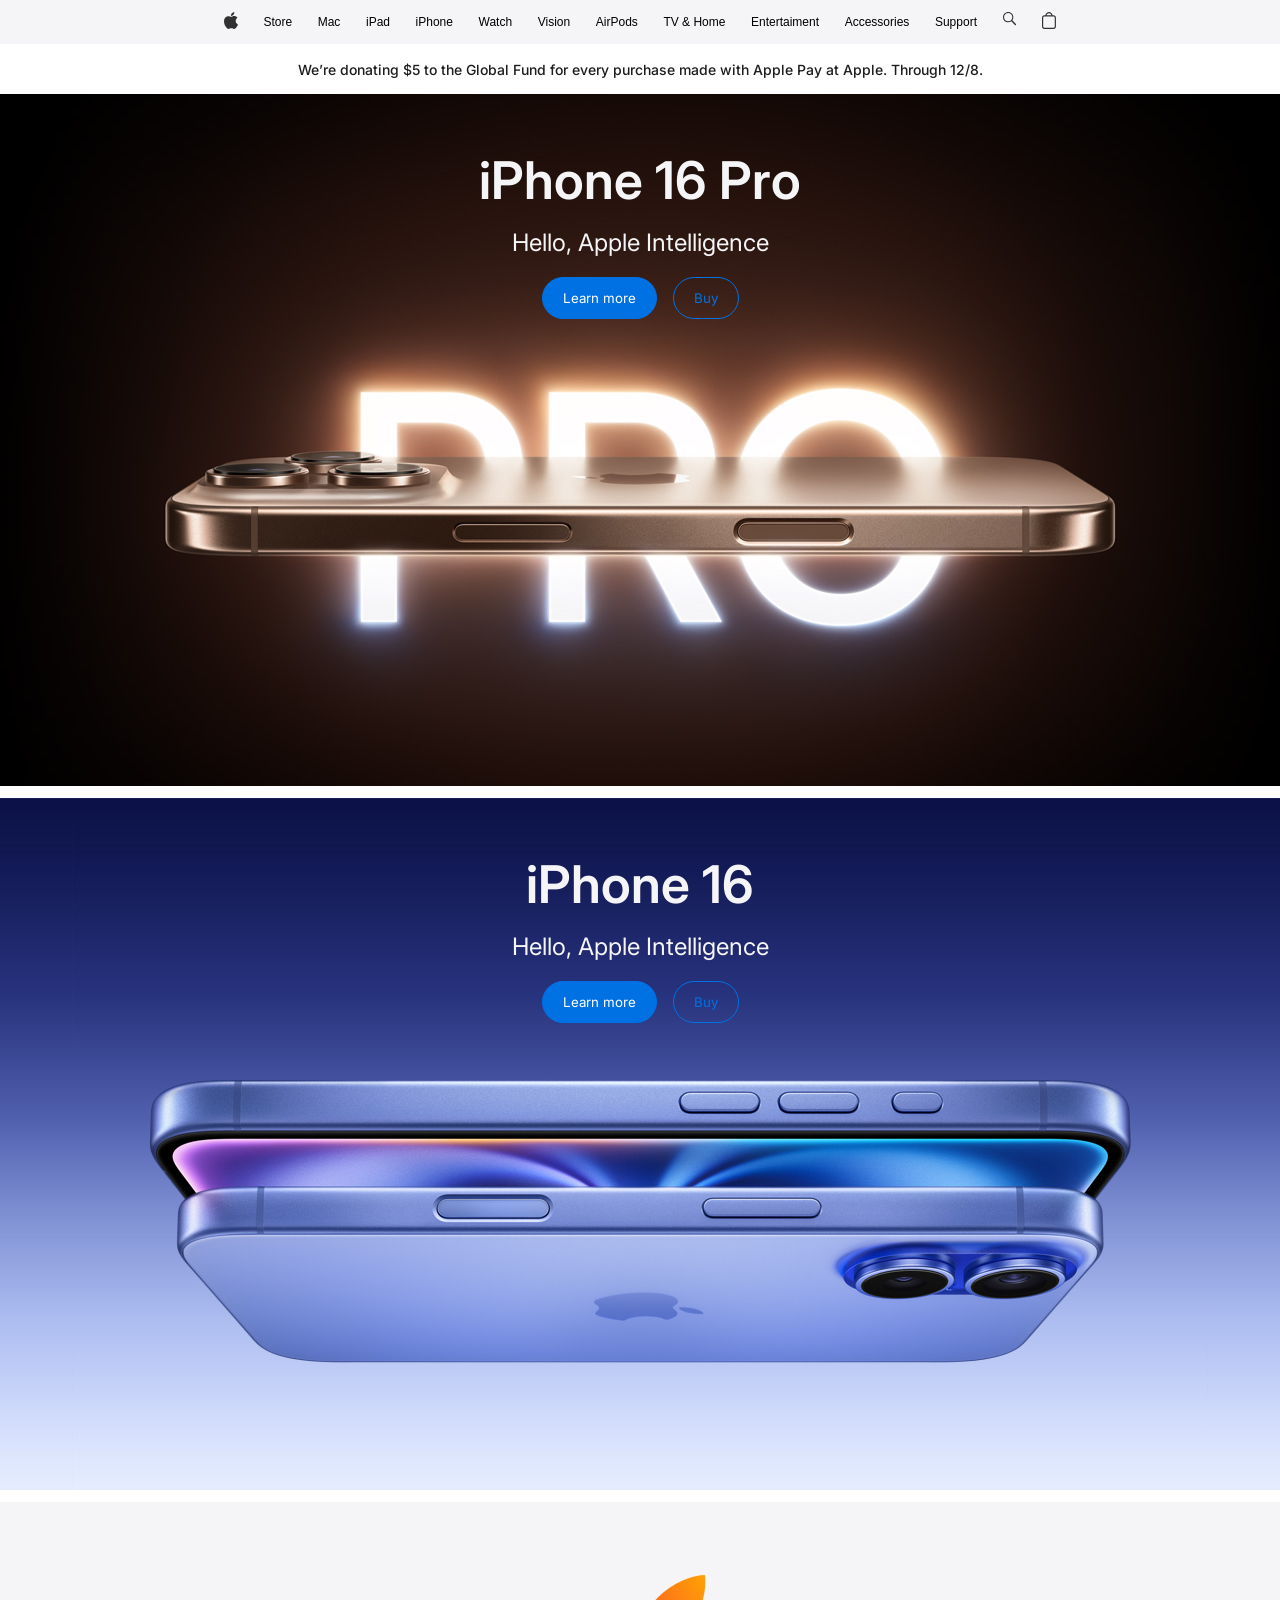
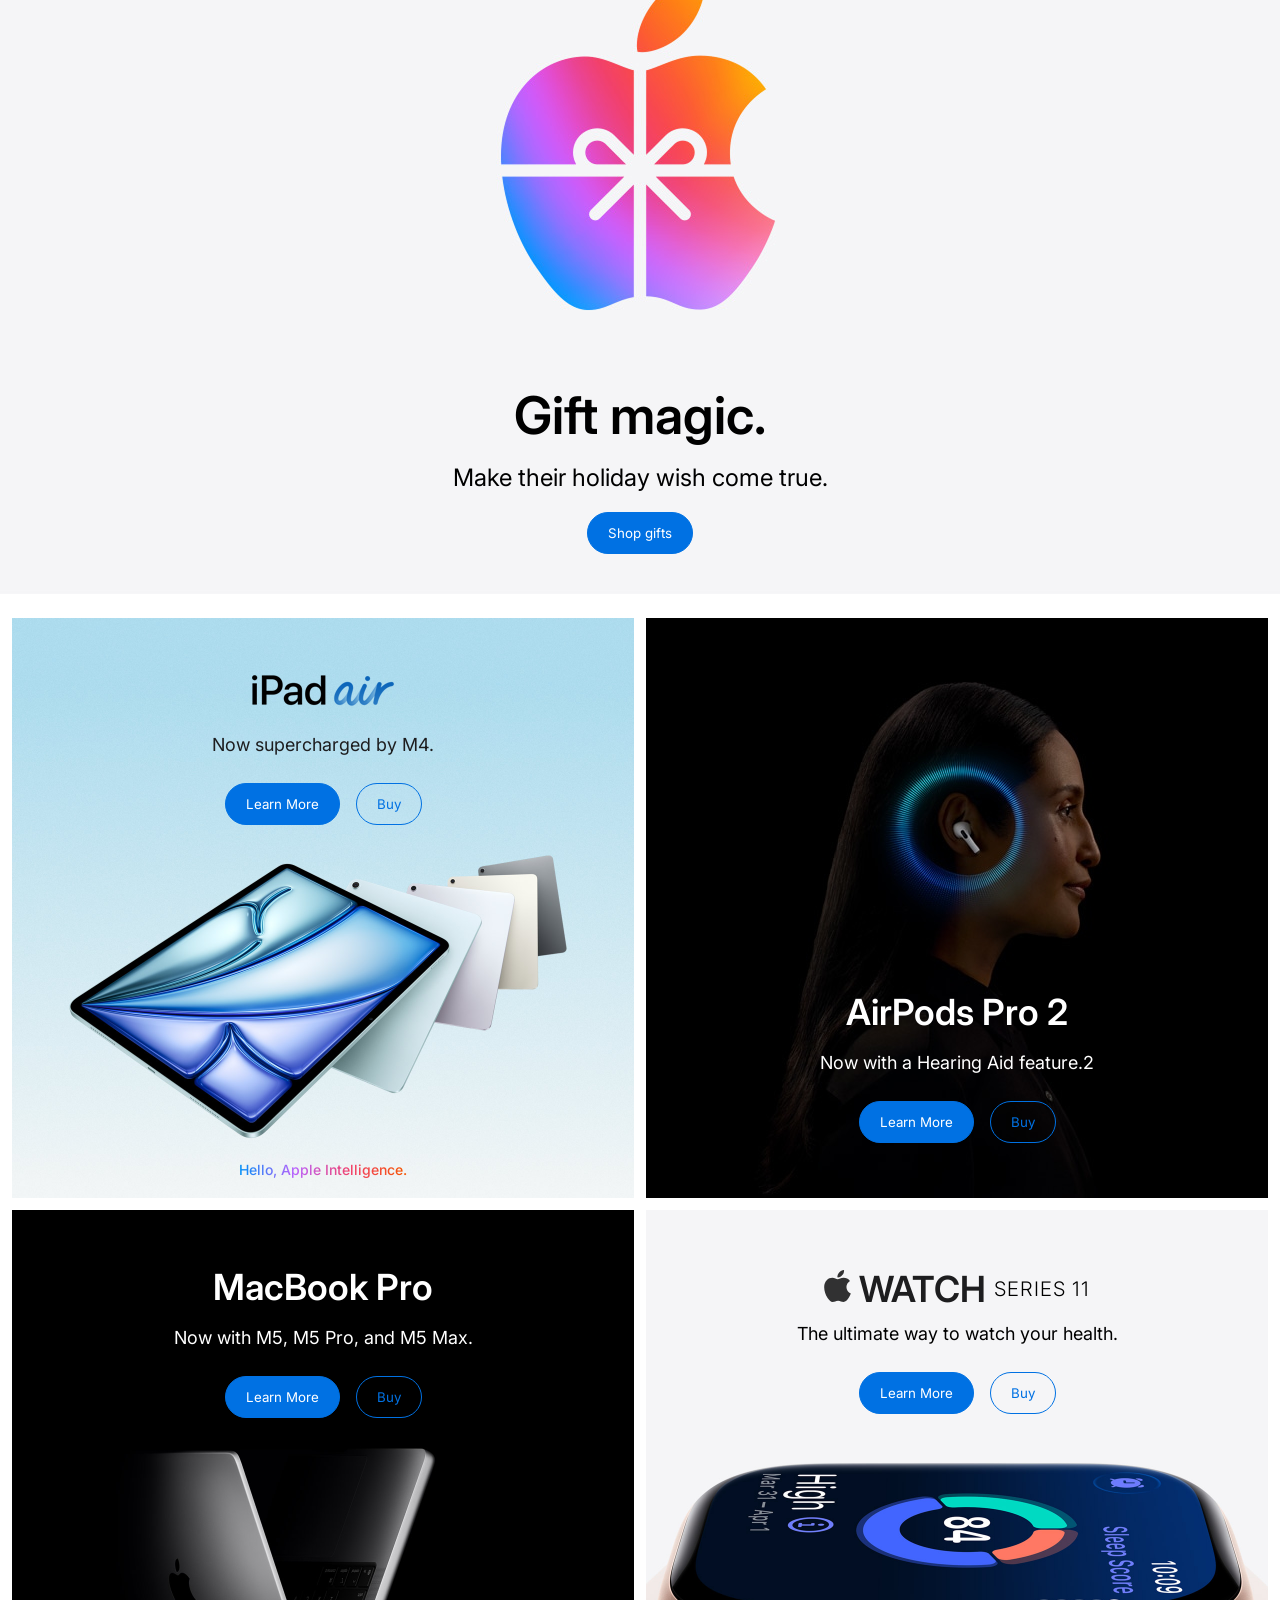
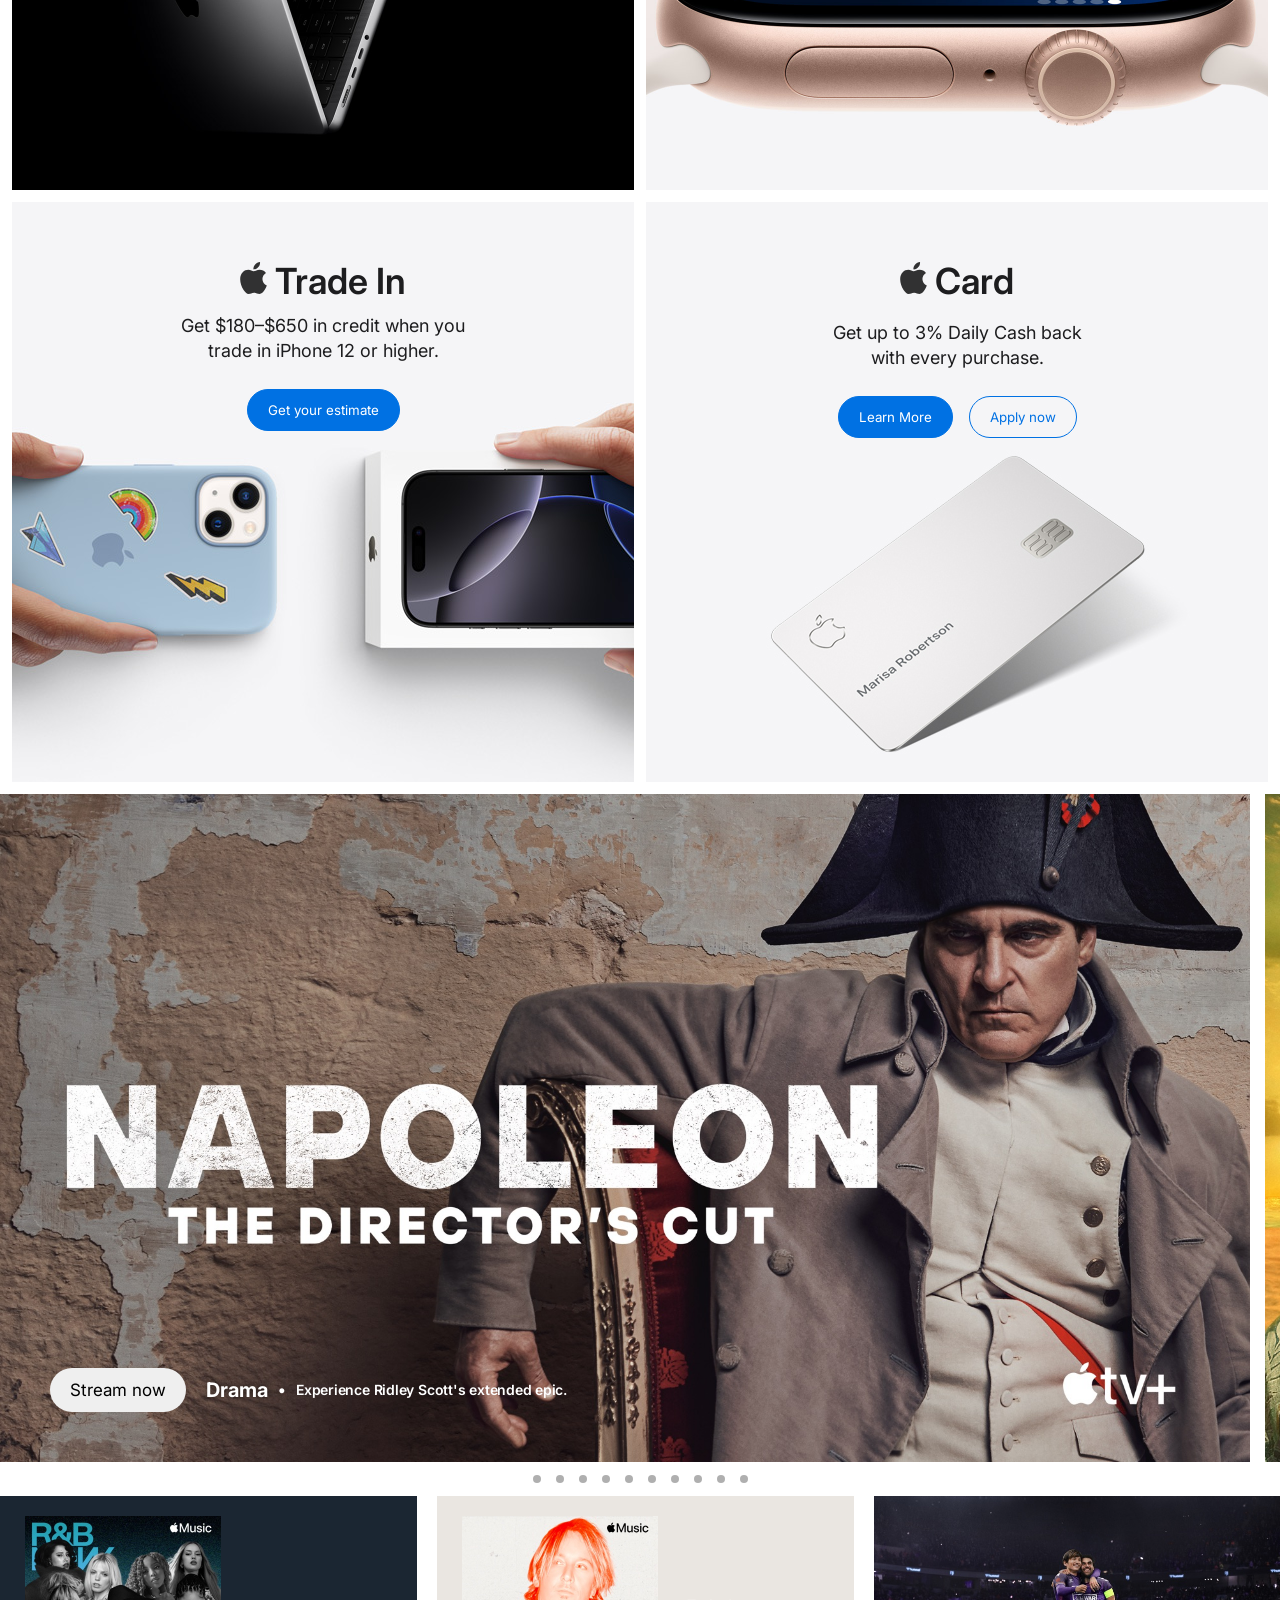
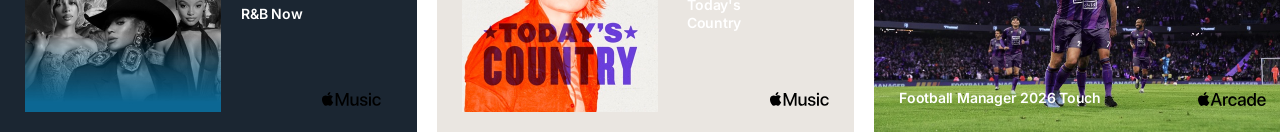
==== commit e91749dc: "barag l duusla" ====
--- a/index.html
+++ b/index.html
@@ -5,6 +5,8 @@
     <meta name="viewport" content="width=device-width, initial-scale=1.0" />
     <title>Document</title>
     <link rel="stylesheet" href="style.css" />
+    <link rel="stylesheet" href="tablet.css" />
+    <link rel="stylesheet" href="mobile.css" />
     <link rel="preconnect" href="https://fonts.googleapis.com" />
     <link rel="preconnect" href="https://fonts.gstatic.com" crossorigin />
     <link
@@ -13,24 +15,29 @@
     />
   </head>
   <body>
-    <nav class="center">
+    <nav>
       <a href=""><img src="nav-icon/Vector.svg" alt="" /></a>
-      <a href="">Store</a>
-      <a href="">Mac</a>
-      <a href="">iPad</a>
-      <a href="">iPhone</a>
-      <a href="">Watch</a>
-      <a href="">Vision</a>
-      <a href="">AirPods</a>
-      <a href="">TV & Home</a>
-      <a href="">Entertaiment</a>
-      <a href="">Accessories</a>
-      <a href="">Support</a>
-      <a href=""><img src="nav-icon/Vector-2.svg" alt="" /></a>
-      <a href=""><img src="nav-icon/Vector-3.svg" alt="" /></a>
+      <a class="label" href="">Store</a>
+      <a class="label" href="">Mac</a>
+      <a class="label" href="">iPad</a>
+      <a class="label" href="">iPhone</a>
+      <a class="label" href="">Watch</a>
+      <a class="label" href="">Vision</a>
+      <a class="label" href="">AirPods</a>
+      <a class="label" href="">TV & Home</a>
+      <a class="label" href="">Entertaiment</a>
+      <a class="label" href="">Accessories</a>
+      <a class="label" href="">Support</a>
+      <div class="gap">
+        <a href="" id="search-icon"
+          ><img src="nav-icon/Vector-2.svg" alt=""
+        /></a>
+        <a href=""><img src="nav-icon/Vector-3.svg" alt="" /></a>
+        <a href="" id="menu-icon"><img src="nav-icon/menu.svg" alt="" /></a>
+      </div>
     </nav>
 
-    <div class="donation center">
+    <div class="donation">
       We’re donating $5 to the Global Fund for every purchase made with
       Apple Pay at Apple. Through 12/8.
     </div>
@@ -63,22 +70,45 @@
       </div>
     </main>
 
+    <div id="visible-item" class="product hide-item">
+      <div class="product-title-contain">
+        <img src="img/ipadair.png" alt="" />
+      </div>
+      <p class="product-subtitle">Now supercharged by M4.</p>
+      <div class="buttons">
+        <a href=""> <button class="button one">Learn More</button> </a>
+        <a href=""> <button class="button two">Buy</button> </a>
+      </div>
+      <p class="gradient">Hello, Apple Intelligence.</p>
+    </div>
+
     <div class="product-container">
       <div id="p1" class="product">
-        <div class="product-title-contain">
+        <div class="product-title-contain change">
           <img src="img/ipadair.png" alt="" />
         </div>
-        <p class="product-subtitle">Now supercharged by M4.</p>
+        <h3 class="black hide-item">Apple for Small Business</h3>
+        <p class="product-subtitle hide-item">
+          Hardware, software, and expert help - all in one place.
+        </p>
+        <p class="product-subtitle change">Now supercharged by M4.</p>
         <div class="buttons">
           <a href=""> <button class="button one">Learn More</button> </a>
-          <a href=""> <button class="button two">Buy</button> </a>
-        </div>
-        <p class="gradient">Hello, Apple Intelligence.</p>
+          <a class="change" href="">
+            <button class="button two">Buy</button>
+          </a>
+        </div>
+        <p class="gradient change">Hello, Apple Intelligence.</p>
       </div>
 
       <div id="p2" class="product">
         <h3 class="white">AirPods Pro 2</h3>
-        <p class="product-subtitle white">Now with a Hearing Aid feature.2</p>
+        <p class="product-subtitle white change">
+          Now with a Hearing Aid feature.2
+        </p>
+        <p class="product-subtitle white hide-item">
+          Iconic. Now supersonic. Available with Active Noise Cancellation.2
+        </p>
         <div class="buttons">
           <a href=""> <button class="button one">Learn More</button> </a>
           <a href=""> <button class="button two">Buy</button> </a>
@@ -126,17 +156,28 @@
       </div>
 
       <div id="p6" class="product">
-        <div class="product-title-contain">
+        <div class="product-title-contain change">
           <img class="applelogo" src="img/apple.svg" alt="" />
           <h3>Card</h3>
         </div>
-        <p class="product-subtitle">
+        <h3 class="hide-item">Carrier deals at Apple</h3>
+        <p class="product-subtitle hide-item">
+          Get up to $1000 in credit on a new iPhone. Trade-in may be required.
+        </p>
+        <p class="product-subtitle change">
           Get up to 3% Daily Cash back <br />
           with every purchase.
         </p>
         <div class="buttons">
-          <a href=""> <button class="button one">Learn More</button> </a>
-          <a href=""> <button class="button two">Apply now</button> </a>
+          <a class="hide-item" href="">
+            <button class="button one">Find your deal</button>
+          </a>
+          <a class="change" href="">
+            <button class="button one">Learn More</button>
+          </a>
+          <a class="change" href="">
+            <button class="button two">Apply now</button>
+          </a>
         </div>
       </div>
     </div>
--- a/style.css
+++ b/style.css
@@ -12,21 +12,22 @@
 body {
   display: flex;
   flex-direction: column;
-  overflow: scroll;
-}
-
-.center {
-  display: flex;
-  align-items: center;
-  justify-content: center;
+}
+
+#menu-icon {
+  display: none;
 }
 
 nav {
+  display: flex;
   position: fixed;
-  width: 100vw;
+  width: 100%;
   height: 44px;
   background-color: #f5f5f7;
-  gap: 35px;
+  gap: 2vw;
+  display: flex;
+  align-items: center;
+  justify-content: center;
 }
 
 nav a {
@@ -41,18 +42,25 @@
   width: 14px;
 }
 
+nav .gap {
+  display: flex;
+  gap: 2vw;
+}
+
 .donation {
   margin-top: 44px;
-  width: 100vw;
+  width: 100%;
   height: 50px;
   font-size: 14px;
   color: #1d1d1f;
   font-weight: 500;
-  /* background-color: yellowgreen; */
+  display: flex;
+  align-items: center;
+  justify-content: center;
 }
 
 main {
-  width: 100vw;
+  width: 100%;
   height: 692px;
   background-position: center;
   display: flex;
@@ -128,7 +136,8 @@
   display: grid;
   margin: 12px;
   grid-auto-rows: 580px;
-  grid-template-columns: repeat(2, 1fr);
+  /* grid-template-columns: repeat(2, 1fr); */
+  grid-template-columns: repeat(2, minmax(0, 1fr));
 }
 
 .product {
@@ -138,6 +147,7 @@
   flex-direction: column;
   align-items: center;
   padding: 55px 36px;
+  gap: 16px;
 }
 
 .product-title-contain {
@@ -177,6 +187,11 @@
   text-align: center;
   font-weight: 300;
   letter-spacing: 1px;
+  font-size: 20px;
+}
+
+#applewatch {
+  height: 40px;
 }
 
 .white {
@@ -217,7 +232,7 @@
 }
 
 .gradient {
-  padding-top: 360px;
+  padding-top: 320px;
   text-align: center;
   font-size: 14px;
   font-weight: 500;
@@ -518,3 +533,7 @@
   left: 160px;
   z-index: 1;
 }
+
+.hide-item {
+  display: none;
+}
--- a/tablet.css
+++ b/tablet.css
@@ -0,0 +1,174 @@
+@media (max-width: 768px) {
+  nav {
+    justify-content: space-between;
+    height: 48px;
+    padding: 0 20px;
+  }
+
+  nav img {
+    width: 18px;
+    padding: 2px;
+  }
+
+  #search-icon {
+    margin-top: 3px;
+  }
+
+  #menu-icon {
+    margin-top: 3px;
+    display: block;
+  }
+
+  .label {
+    display: none;
+  }
+
+  .donation {
+    padding: 0 40px;
+  }
+
+  main {
+    width: 100%;
+    height: 650px;
+  }
+
+  #iphone16pro {
+    background-image: url(tablet-view-img/main/main-iphone-tablet.jpg);
+  }
+
+  #iphone16 {
+    background-image: url(tablet-view-img/main/main-iphone2-tablet.jpg);
+  }
+
+  #gift {
+    display: none;
+  }
+
+  #visible-item {
+    display: flex;
+    width: 100vw;
+    background-image: url(tablet-view-img/main/main-ipad-tablet.jpg);
+  }
+
+  .hide-item {
+    display: flex;
+  }
+
+  #p1 {
+    grid-column: 2;
+    grid-row: 2;
+  }
+
+  #p2 {
+    grid-column: 1;
+    grid-row: 1;
+  }
+
+  #p3 {
+    grid-column: 1;
+    grid-row: 2;
+  }
+
+  #p6 {
+    grid-column: 1;
+    grid-row: 3;
+  }
+
+  /* .product-container {
+    max-width: 100vw;
+  } */
+
+  h3 {
+    font-size: 30px;
+    font-style: normal;
+    font-weight: 700;
+    line-height: 36px;
+  }
+
+  .product-subtitle {
+    font-size: 18px;
+    font-style: normal;
+    font-weight: 400;
+    line-height: 20px;
+    text-align: center;
+  }
+
+  .product-container #p2 {
+    background-image: url(tablet-view-img/main/product/product-airpod-tablet.jpg);
+  }
+
+  .product-container #p4 {
+    background-image: url(tablet-view-img/main/product/iwatchTABLET.jpg);
+  }
+
+  .product-container #p3 {
+    background-image: url(tablet-view-img/main/product/macbookTABLET.jpg);
+  }
+
+  .product-container #p1 {
+    background-image: url(tablet-view-img/main/product/tablet-product-p4.png);
+  }
+
+  .product-container #p6 {
+    background-image: url(tablet-view-img/main/product/tablet-product-p5.jpg);
+    justify-content: flex-end;
+  }
+
+  .change {
+    display: none;
+  }
+
+  .sliders {
+    padding: 20px 20px;
+    width: 689px;
+    height: 368px;
+  }
+
+  .stream-button {
+    padding: 8px 14px;
+  }
+
+  .category {
+    font-size: 17px;
+    font-style: normal;
+    font-weight: 700;
+    line-height: 20px;
+  }
+
+  .info {
+    font-weight: 400;
+    opacity: 0.999;
+  }
+
+  .music {
+    max-width: 286px;
+    height: 161px;
+  }
+
+  .news {
+    max-width: 286px;
+    height: 161px;
+  }
+
+  .button {
+    padding: 12px 20px;
+    text-wrap: nowrap;
+  }
+
+  .product {
+    padding: 30px;
+  }
+
+  #watch {
+    font-size: 13px;
+    font-style: normal;
+    font-weight: 700;
+    line-height: normal;
+    letter-spacing: 2px;
+  }
+
+  /* .music-img {
+    width: 144px;
+    max-height: 120px;
+  } */
+}
--- a/mobile.css
+++ b/mobile.css
@@ -0,0 +1,103 @@
+@media (max-width: 576px) {
+  nav {
+    width: 100%;
+  }
+
+  .donation {
+    display: flex;
+    align-items: center;
+    justify-content: center;
+    width: 100vw;
+    max-height: 73px;
+  }
+
+  main {
+    width: 100%;
+    height: 500px;
+    padding: 30px;
+  }
+
+  .title {
+    font-size: 30px;
+    font-weight: 700;
+    line-height: 36px;
+    height: 30px;
+  }
+
+  .subtitle {
+    font-size: 18px;
+    font-weight: 400;
+    line-height: 120%;
+  }
+
+  #iphone16pro {
+    background-image: url(mobile-view-img/mobile-16pro.jpg);
+    justify-content: flex-end;
+  }
+
+  #iphone16 {
+    background-image: url(mobile-view-img/mobile-16.jpg);
+  }
+
+  #visible-item {
+    background-image: url(mobile-view-img/mobile-ipad.jpg);
+    width: 100vw;
+    height: 500px;
+    padding: 30px;
+    gap: 5px;
+  }
+
+  .gradient {
+    padding-top: 300px;
+  }
+
+  .product-container {
+    display: flex;
+    flex-direction: column;
+    margin: 0;
+    margin-top: 12px;
+  }
+
+  .product {
+    height: 500px;
+    gap: 10px;
+    padding: 30px;
+  }
+
+  #p2 {
+    order: 1;
+  }
+
+  #p4 {
+    order: 2;
+  }
+
+  #p3 {
+    order: 3;
+  }
+
+  #p1 {
+    order: 4;
+  }
+
+  #p6 {
+    order: 5;
+  }
+
+  #p5 {
+    order: 6;
+  }
+
+  .sliders {
+    width: 274px;
+    height: 495px;
+  }
+
+  .button {
+    text-wrap: nowrap;
+    font-size: 14px;
+    font-weight: 400;
+    line-height: 20px;
+    padding: 8px 16px;
+  }
+}
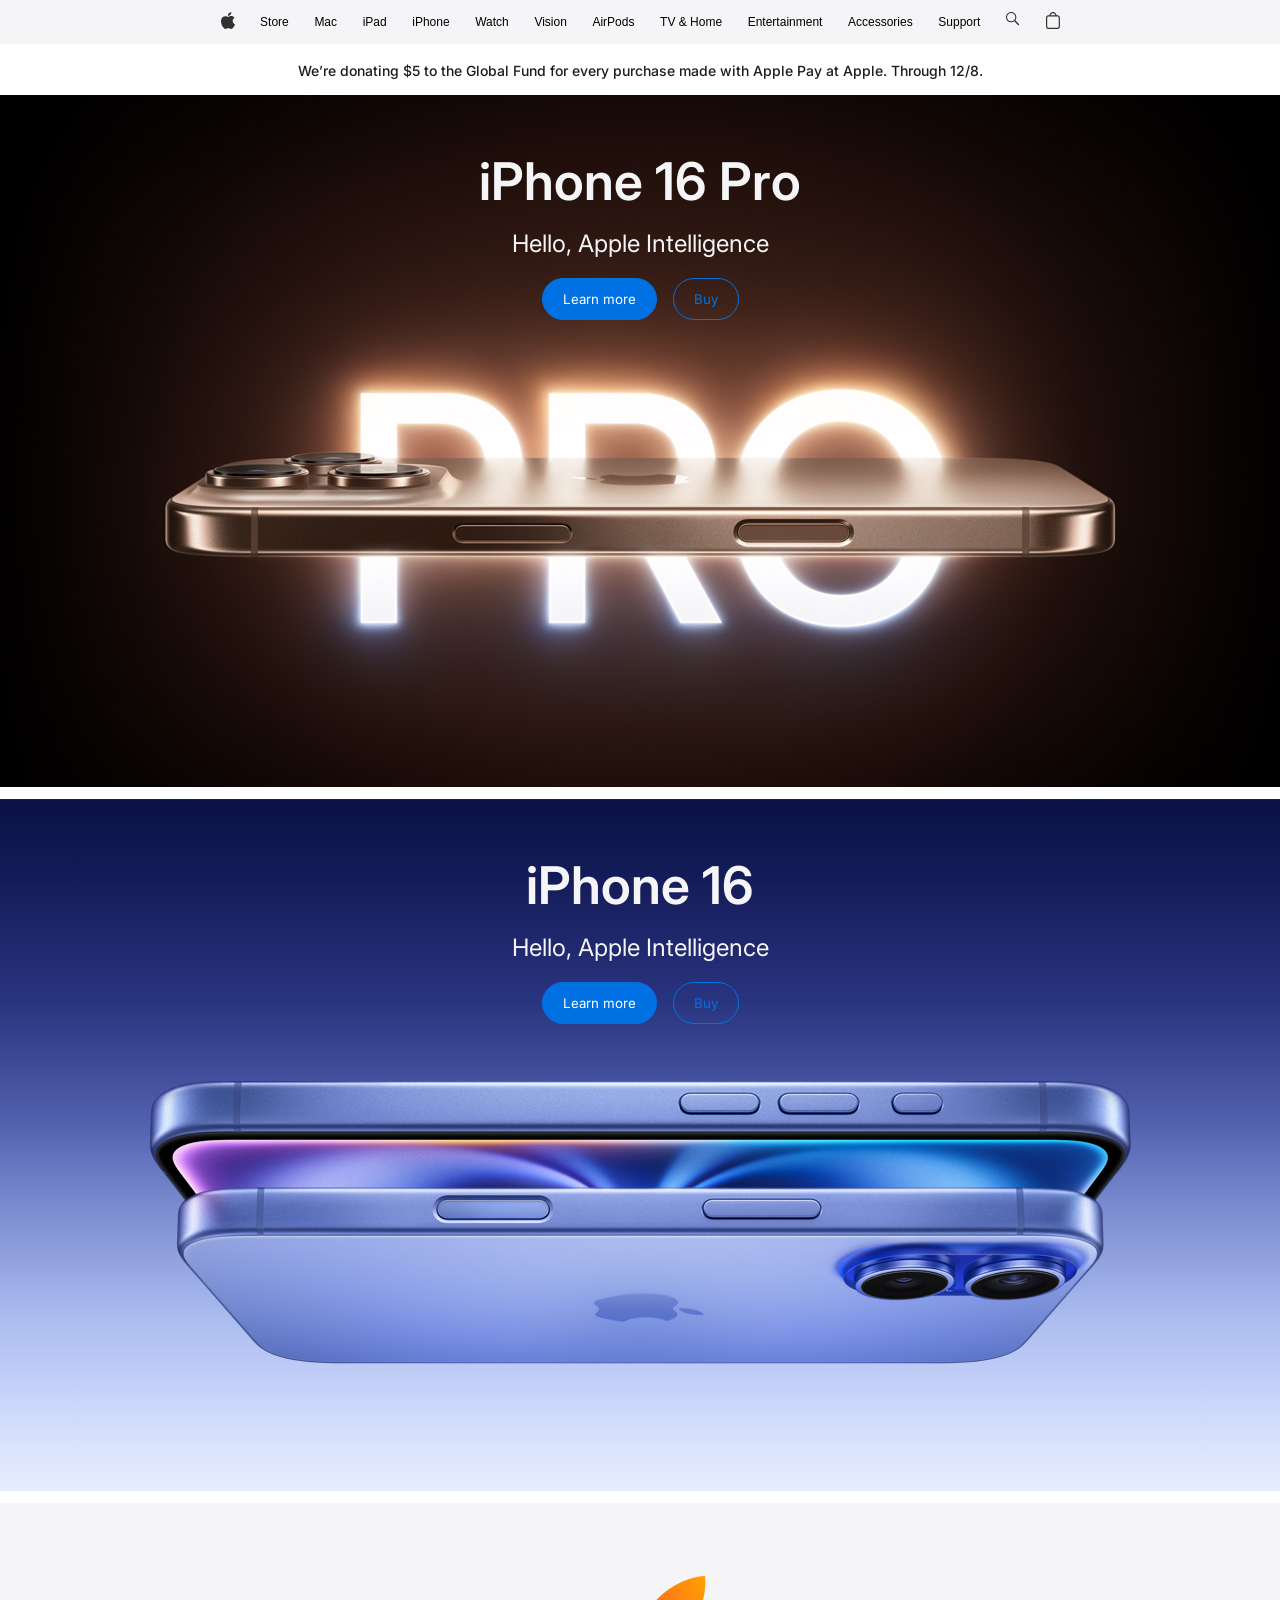
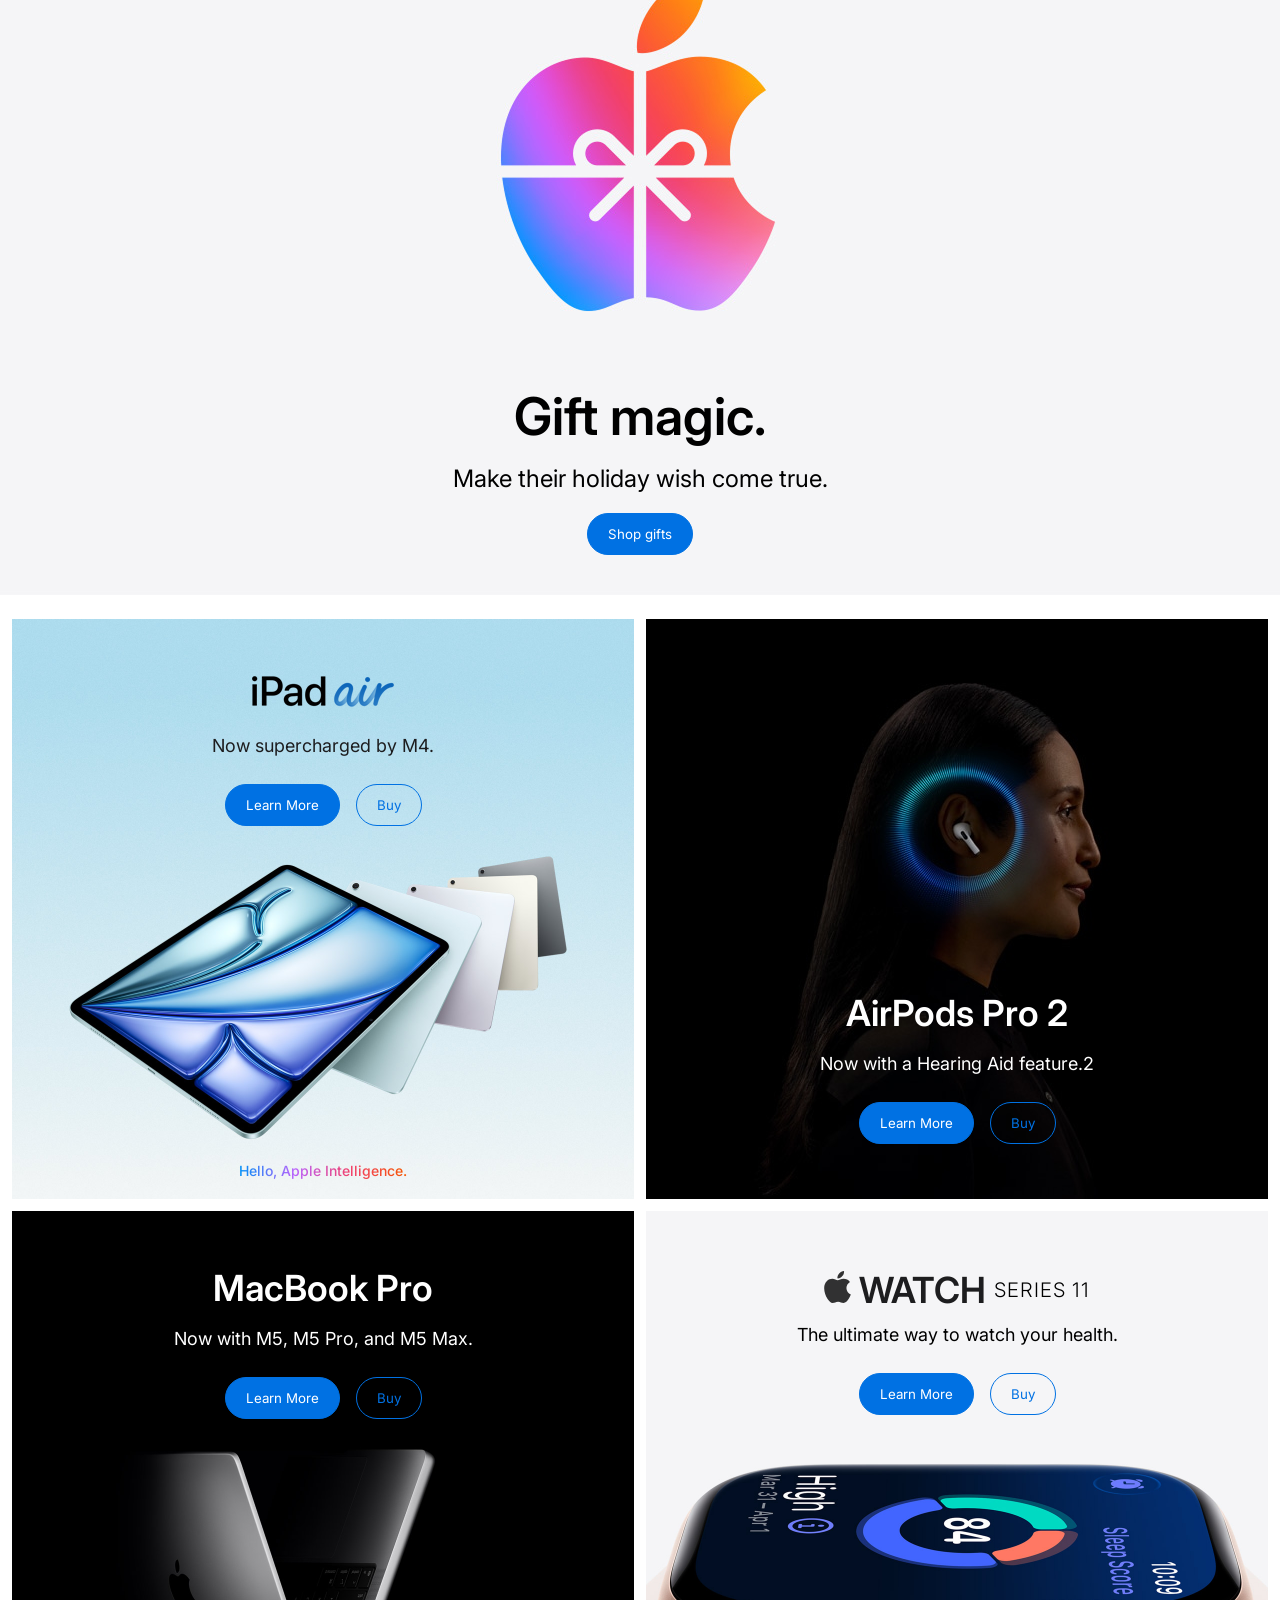
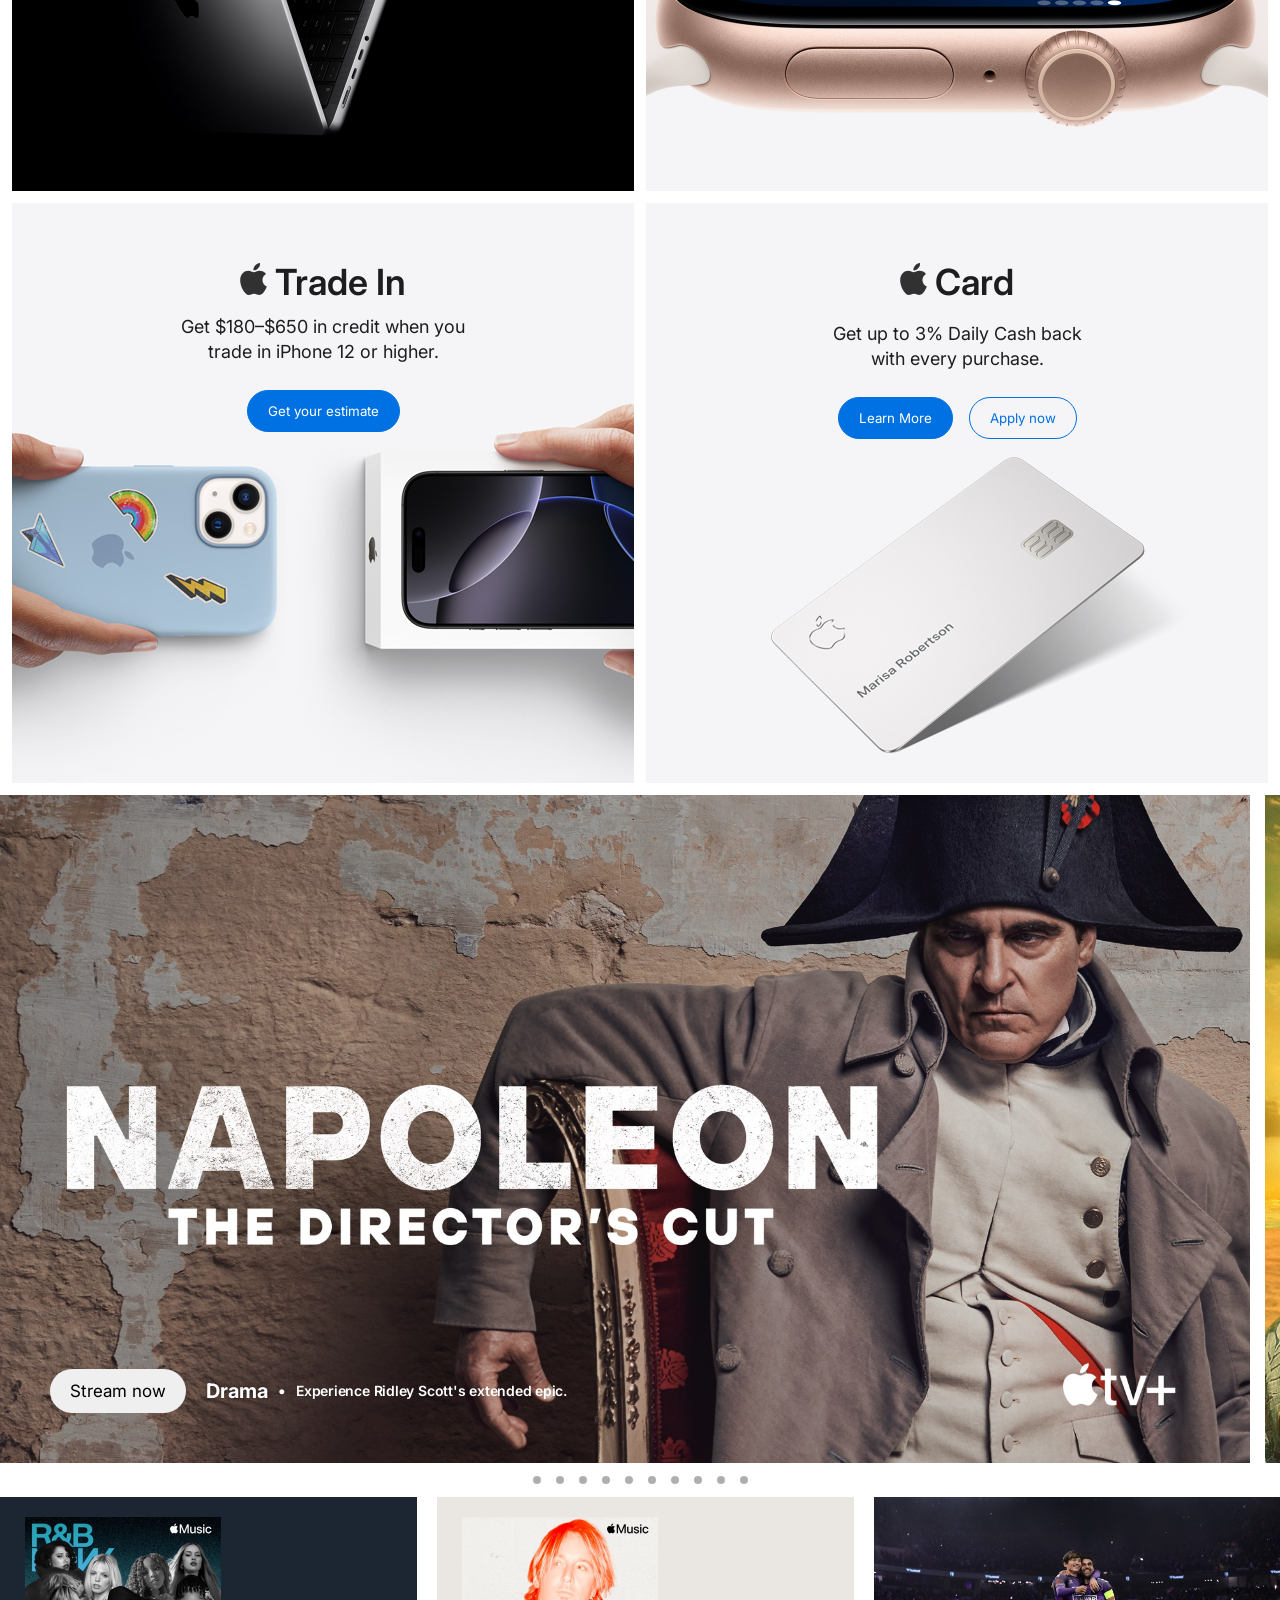
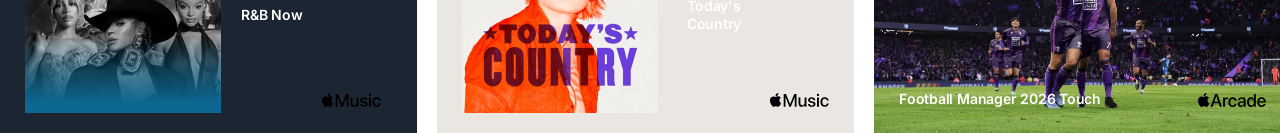
==== commit ffb7fd61: "done" ====
--- a/index.html
+++ b/index.html
@@ -6,6 +6,7 @@
     <title>Document</title>
     <link rel="stylesheet" href="style.css" />
     <link rel="stylesheet" href="tablet.css" />
+    =
     <link rel="stylesheet" href="mobile.css" />
     <link rel="preconnect" href="https://fonts.googleapis.com" />
     <link rel="preconnect" href="https://fonts.gstatic.com" crossorigin />
@@ -16,8 +17,8 @@
   </head>
   <body>
     <nav>
-      <a href=""><img src="nav-icon/Vector.svg" alt="" /></a>
-      <a class="label" href="">Store</a>
+      <a href="index.html"><img src="nav-icon/Vector.svg" alt="" /></a>
+      <a class="label" href="store.html">Store</a>
       <a class="label" href="">Mac</a>
       <a class="label" href="">iPad</a>
       <a class="label" href="">iPhone</a>
@@ -25,7 +26,7 @@
       <a class="label" href="">Vision</a>
       <a class="label" href="">AirPods</a>
       <a class="label" href="">TV & Home</a>
-      <a class="label" href="">Entertaiment</a>
+      <a class="label" href="">Entertainment</a>
       <a class="label" href="">Accessories</a>
       <a class="label" href="">Support</a>
       <div class="gap">
@@ -284,16 +285,16 @@
     </footer>
 
     <div id="bullets">
-      <a class="bullet" href="#slide1"></a>
-      <a class="bullet" href="#slide2"></a>
-      <a class="bullet" href="#slide3"></a>
-      <a class="bullet" href="#slide4"></a>
-      <a class="bullet" href="#slide5"></a>
-      <a class="bullet" href="#slide6"></a>
-      <a class="bullet" href="#slide7"></a>
-      <a class="bullet" href="#slide8"></a>
-      <a class="bullet" href="#slide9"></a>
-      <a class="bullet" href="#slide10"></a>
+      <a class="bullet" id="" href="#slide1"></a>
+      <a class="bullet" id="" href="#slide2"></a>
+      <a class="bullet" id="" href="#slide3"></a>
+      <a class="bullet" id="" href="#slide4"></a>
+      <a class="bullet" id="" href="#slide5"></a>
+      <a class="bullet" id="" href="#slide6"></a>
+      <a class="bullet" id="" href="#slide7"></a>
+      <a class="bullet" id="" href="#slide8"></a>
+      <a class="bullet" id="b9" href="#slide9"></a>
+      <a class="bullet" id="b10" href="#slide10"></a>
     </div>
 
     <div id="last">
--- a/style.css
+++ b/style.css
@@ -7,6 +7,7 @@
 
 html {
   scroll-behavior: smooth;
+  scrollbar-width: none;
 }
 
 body {
@@ -47,8 +48,13 @@
   gap: 2vw;
 }
 
+a {
+  text-decoration: none;
+}
+
 .donation {
-  margin-top: 44px;
+  padding: 16px 0;
+  margin-top: 25px;
   width: 100%;
   height: 50px;
   font-size: 14px;
--- a/tablet.css
+++ b/tablet.css
@@ -1,4 +1,4 @@
-@media (max-width: 768px) {
+@media (max-width: 1024px) {
   nav {
     justify-content: space-between;
     height: 48px;
@@ -87,7 +87,6 @@
 
   .product-subtitle {
     font-size: 18px;
-    font-style: normal;
     font-weight: 400;
     line-height: 20px;
     text-align: center;
@@ -126,6 +125,7 @@
 
   .stream-button {
     padding: 8px 14px;
+    text-wrap: nowrap;
   }
 
   .category {
@@ -167,6 +167,36 @@
     letter-spacing: 2px;
   }
 
+  .news,
+  .music {
+    min-width: 286px !important;
+    height: 161px;
+  }
+
+  .music {
+    justify-content: center;
+  }
+
+  .music:has(.applemusicsvg) .applemusicsvg {
+    padding: 0;
+    margin-top: 95px;
+    margin-left: 30px;
+  }
+
+  #ursdag-zuragnuud .music-img {
+    width: 114px;
+    height: 114px;
+  }
+
+  #last .info {
+    display: none;
+  }
+
+  .ursdag-button {
+    top: 40%;
+    left: 35%;
+  }
+
   /* .music-img {
     width: 144px;
     max-height: 120px;
--- a/mobile.css
+++ b/mobile.css
@@ -4,11 +4,13 @@
   }
 
   .donation {
-    display: flex;
-    align-items: center;
-    justify-content: center;
     width: 100vw;
-    max-height: 73px;
+    /* height: auto; */
+    height: 73px;
+    font-size: 14px;
+    font-weight: 400;
+    line-height: 20px;
+    padding: 10px 25px;
   }
 
   main {
@@ -93,6 +95,10 @@
     height: 495px;
   }
 
+  .slider-container {
+    display: none;
+  }
+
   .button {
     text-wrap: nowrap;
     font-size: 14px;
@@ -100,4 +106,43 @@
     line-height: 20px;
     padding: 8px 16px;
   }
+
+  #slide1 {
+    background-image: url(mobile-view-img/sliders/6803192320c01991746406d30d1c209f915d5669.jpg);
+  }
+
+  #slide2 {
+    background-image: url(mobile-view-img/sliders/4cab1570e2f6107d413dfa8f5ee5529aded13420.jpg);
+  }
+
+  #slide3 {
+    background-image: url(mobile-view-img/sliders/d6d754a221c2eb7a8b29f50f4b07ed57a5561306.jpg);
+  }
+
+  #slide4 {
+    background-image: url(mobile-view-img/sliders/34e51e39872210aa06e802ad1aa23f047c1ae9d5.jpg);
+  }
+
+  #slide5 {
+    background-image: url(mobile-view-img/sliders/75cfc40b3d83f8f3ff5b779dc0a66f085f6ef502.jpg);
+  }
+
+  #slide6 {
+    background-image: url(mobile-view-img/sliders/199eb811138ceca9bab2d6eccc852b617aafa880.jpg);
+  }
+
+  #slide7 {
+    background-image: url(mobile-view-img/sliders/81561a650456e8bad8d513a061e8a144d3947254.jpg);
+  }
+
+  #slide8 {
+    background-image: url(mobile-view-img/sliders/ebb644fec1d9a1411cce640e9cc8f3aa14cff377.jpg);
+  }
+
+  #slide9,
+  #slide10,
+  #b9,
+  #b10 {
+    display: none;
+  }
 }
